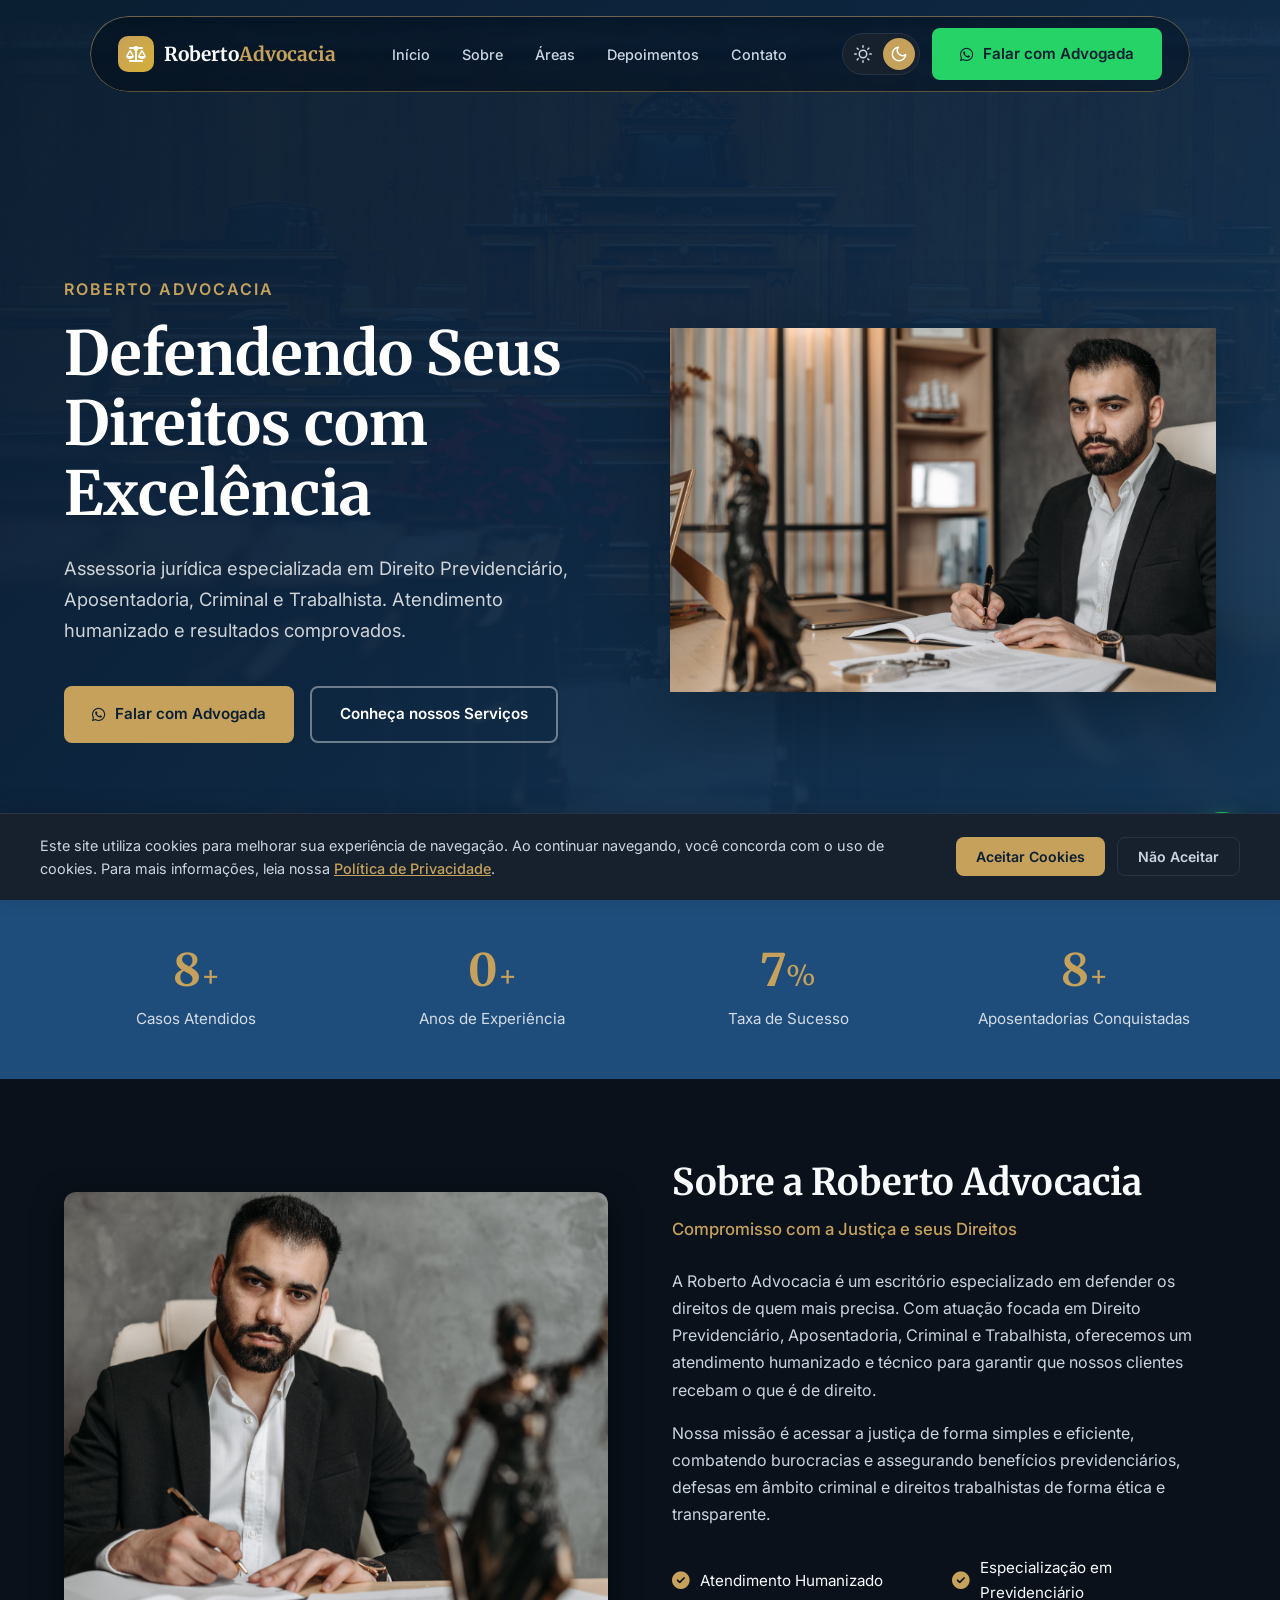
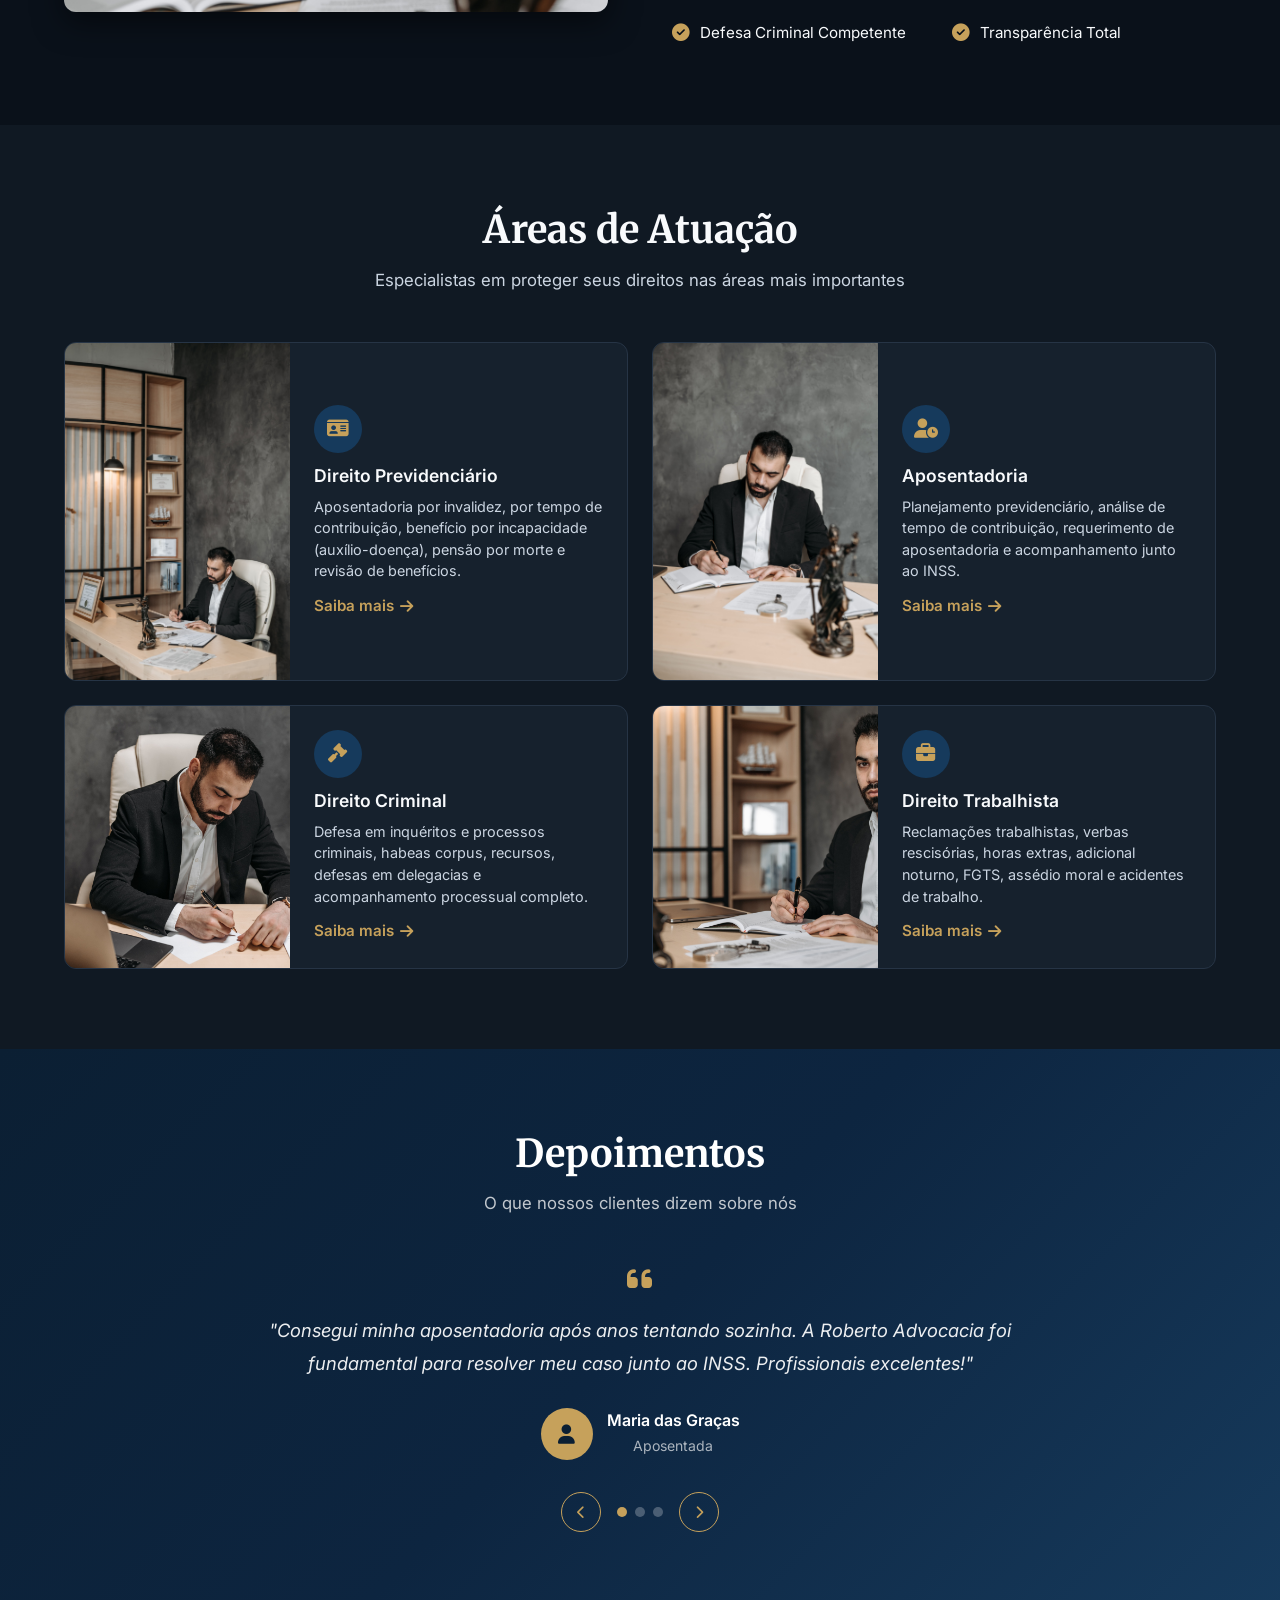
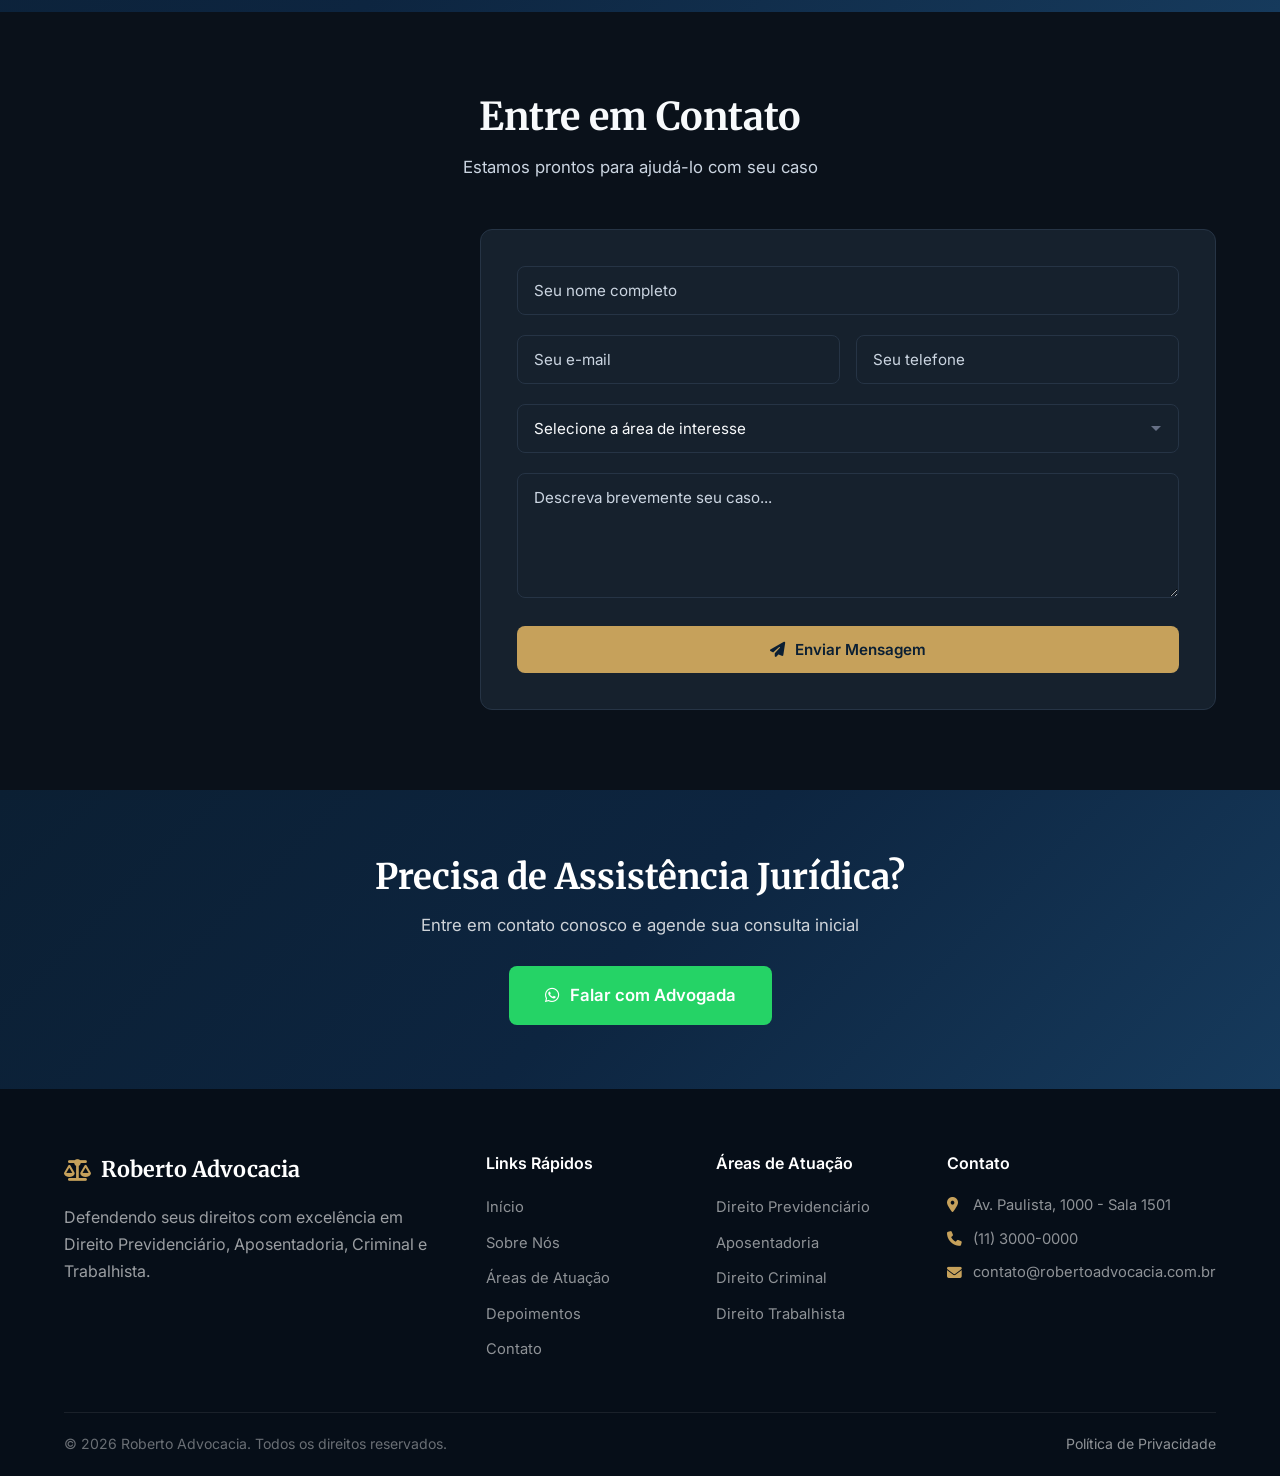
==== index.html @ ecff1abe "Add files via upload" ====
<!DOCTYPE html>
<html lang="pt-BR" data-theme="dark">
<head>
    <meta charset="UTF-8">
    <meta name="viewport" content="width=device-width, initial-scale=1.0">
    <title>Roberto Advocacia | Direito Previdenciário, Criminal e Trabalhista</title>
    <link rel="stylesheet" href="style.css">
    <link href="https://fonts.googleapis.com/css2?family=Inter:wght@300;400;500;600;700&family=Merriweather:wght@400;700&display=swap" rel="stylesheet">
    <link rel="stylesheet" href="https://cdnjs.cloudflare.com/ajax/libs/font-awesome/6.4.0/css/all.min.css">
</head>
<body>

    <!-- COOKIE BANNER -->
    <div class="cookie-banner" id="cookieBanner">
        <div class="cookie-content">
            <div class="cookie-text">
                <p>Este site utiliza cookies para melhorar sua experiência de navegação. Ao continuar navegando, você concorda com o uso de cookies. Para mais informações, leia nossa <a href="privacidade.html">Política de Privacidade</a>.</p>
            </div>
            <div class="cookie-buttons">
                <button class="btn-cookie btn-cookie-accept" id="cookieAccept">Aceitar Cookies</button>
                <button class="btn-cookie btn-cookie-reject" id="cookieReject">Não Aceitar</button>
            </div>
        </div>
    </div>

    <!-- SVG Filter for Glass Effect -->
    <svg style="display: none;">
        <filter id="glass-distortion">
            <feTurbulence type="fractalNoise" baseFrequency="0.015" numOctaves="3" result="noise" />
            <feDisplacementMap in="SourceGraphic" in2="noise" scale="6" xChannelSelector="R" yChannelSelector="G" />
        </filter>
    </svg>

    <!-- HEADER -->
    <header class="header glass-nav" id="header">
        <div class="glass-filter"></div>
        <div class="glass-overlay"></div>
        <div class="glass-specular"></div>
        <div class="container header-inner glass-content">
            <a href="#inicio" class="logo">
                <span class="logo-icon"><i class="fas fa-balance-scale"></i></span>
                <span class="logo-text">Roberto<span class="logo-accent">Advocacia</span></span>
            </a>
            <nav class="nav" id="nav">
                <a href="#inicio" class="nav-link">Início</a>
                <a href="#sobre" class="nav-link">Sobre</a>
                <a href="#areas" class="nav-link">Áreas</a>
                <a href="#depoimentos" class="nav-link">Depoimentos</a>
                <a href="#contato" class="nav-link">Contato</a>
            </nav>
            <div class="header-actions">
                <div class="theme-switcher" id="themeSwitcher">
                    <button class="theme-btn" data-theme="light" aria-label="Modo claro">
                        <svg width="18" height="18" viewBox="0 0 24 24" fill="none" stroke="currentColor" stroke-width="2" stroke-linecap="round" stroke-linejoin="round"><circle cx="12" cy="12" r="5"></circle><line x1="12" y1="1" x2="12" y2="3"></line><line x1="12" y1="21" x2="12" y2="23"></line><line x1="4.22" y1="4.22" x2="5.64" y2="5.64"></line><line x1="18.36" y1="18.36" x2="19.78" y2="19.78"></line><line x1="1" y1="12" x2="3" y2="12"></line><line x1="21" y1="12" x2="23" y2="12"></line><line x1="4.22" y1="19.78" x2="5.64" y2="18.36"></line><line x1="18.36" y1="5.64" x2="19.78" y2="4.22"></line></svg>
                    </button>
                    <button class="theme-btn" data-theme="dark" aria-label="Modo escuro">
                        <svg width="18" height="18" viewBox="0 0 24 24" fill="none" stroke="currentColor" stroke-width="2" stroke-linecap="round" stroke-linejoin="round"><path d="M21 12.79A9 9 0 1 1 11.21 3 7 7 0 0 0 21 12.79z"></path></svg>
                    </button>
                </div>
                <a href="https://wa.me/5511990000000" class="btn btn-primary header-cta" target="_blank">
                    <i class="fab fa-whatsapp"></i> Falar com Advogada
                </a>
            </div>
            <div class="mobile-header-actions">
                <div class="theme-switcher mobile-theme-switcher" id="mobileThemeSwitcher">
                    <button class="theme-btn" data-theme="light" aria-label="Modo claro">
                        <svg width="16" height="16" viewBox="0 0 24 24" fill="none" stroke="currentColor" stroke-width="2" stroke-linecap="round" stroke-linejoin="round"><circle cx="12" cy="12" r="5"></circle><line x1="12" y1="1" x2="12" y2="3"></line><line x1="12" y1="21" x2="12" y2="23"></line><line x1="4.22" y1="4.22" x2="5.64" y2="5.64"></line><line x1="18.36" y1="18.36" x2="19.78" y2="19.78"></line><line x1="1" y1="12" x2="3" y2="12"></line><line x1="21" y1="12" x2="23" y2="12"></line><line x1="4.22" y1="19.78" x2="5.64" y2="18.36"></line><line x1="18.36" y1="5.64" x2="19.78" y2="4.22"></line></svg>
                    </button>
                    <button class="theme-btn" data-theme="dark" aria-label="Modo escuro">
                        <svg width="16" height="16" viewBox="0 0 24 24" fill="none" stroke="currentColor" stroke-width="2" stroke-linecap="round" stroke-linejoin="round"><path d="M21 12.79A9 9 0 1 1 11.21 3 7 7 0 0 0 21 12.79z"></path></svg>
                    </button>
                </div>
                <button class="menu-toggle" id="menuToggle" aria-label="Abrir menu">
                    <span></span>
                    <span></span>
                    <span></span>
                </button>
            </div>
        </div>
    </header>

    <!-- MOBILE NAV -->
    <div class="mobile-nav" id="mobileNav">
        <nav class="mobile-nav-links">
            <a href="#inicio" class="mobile-nav-link">Início</a>
            <a href="#sobre" class="mobile-nav-link">Sobre</a>
            <a href="#areas" class="mobile-nav-link">Áreas</a>
            <a href="#depoimentos" class="mobile-nav-link">Depoimentos</a>
            <a href="#contato" class="mobile-nav-link">Contato</a>
            <a href="privacidade.html" class="mobile-nav-link">Privacidade</a>
            <a href="lei-oab.html" class="mobile-nav-link">Lei OAB</a>
            <a href="https://wa.me/5511990000000" class="btn btn-primary mobile-whatsapp-link" target="_blank">
                <i class="fab fa-whatsapp"></i> Falar com Advogada
            </a>
        </nav>
    </div>

    <!-- HERO -->
    <section class="hero" id="inicio">
        <div class="hero-bg">
            <img src="advocacia1 (1).png" alt="Escritório Roberto Advocacia" class="hero-bg-img">
            <div class="hero-bg-overlay"></div>
        </div>
        <div class="hero-container">
            <div class="hero-content">
                <p class="hero-subtitle">Roberto Advocacia</p>
                <h1 class="hero-title">Defendendo Seus Direitos com Excelência</h1>
                <p class="hero-text">Assessoria jurídica especializada em Direito Previdenciário, Aposentadoria, Criminal e Trabalhista. Atendimento humanizado e resultados comprovados.</p>
                <div class="hero-buttons">
                    <a href="https://wa.me/5511990000000" class="btn btn-primary" target="_blank">
                        <i class="fab fa-whatsapp"></i> Falar com Advogada
                    </a>
                    <a href="#areas" class="btn btn-outline">Conheça nossos Serviços</a>
                </div>
            </div>
            <div class="hero-image">
                <img src="advocacia1 (7).png" alt="Advogado Roberto Advocacia" class="hero-img">
            </div>
        </div>
    </section>

    <!-- STATS -->
    <section class="stats">
        <div class="container">
            <div class="stats-grid">
                <div class="stat-item">
                    <span class="stat-number" data-target="100">0</span><span class="stat-plus">+</span>
                    <span class="stat-label">Casos Atendidos</span>
                </div>
                <div class="stat-item">
                    <span class="stat-number" data-target="10">0</span><span class="stat-plus">+</span>
                    <span class="stat-label">Anos de Experiência</span>
                </div>
                <div class="stat-item">
                    <span class="stat-number" data-target="90">0</span><span class="stat-plus">%</span>
                    <span class="stat-label">Taxa de Sucesso</span>
                </div>
                <div class="stat-item">
                    <span class="stat-number" data-target="100">0</span><span class="stat-plus">+</span>
                    <span class="stat-label">Aposentadorias Conquistadas</span>
                </div>
            </div>
        </div>
    </section>

    <!-- SOBRE -->
    <section class="about" id="sobre">
        <div class="container">
            <div class="about-grid">
                <div class="about-image">
                    <img src="advocacia1 (1).jpg" alt="Sobre Roberto Advocacia" class="about-img">
                </div>
                <div class="about-content">
                    <h2>Sobre a Roberto Advocacia</h2>
                    <p class="section-subtitle">Compromisso com a Justiça e seus Direitos</p>
                    <p>A Roberto Advocacia é um escritório especializado em defender os direitos de quem mais precisa. Com atuação focada em Direito Previdenciário, Aposentadoria, Criminal e Trabalhista, oferecemos um atendimento humanizado e técnico para garantir que nossos clientes recebam o que é de direito.</p>
                    <p>Nossa missão é acessar a justiça de forma simples e eficiente, combatendo burocracias e assegurando benefícios previdenciários, defesas em âmbito criminal e direitos trabalhistas de forma ética e transparente.</p>
                    <div class="about-features">
                        <div class="feature">
                            <i class="fas fa-check-circle"></i>
                            <span>Atendimento Humanizado</span>
                        </div>
                        <div class="feature">
                            <i class="fas fa-check-circle"></i>
                            <span>Especialização em Previdenciário</span>
                        </div>
                        <div class="feature">
                            <i class="fas fa-check-circle"></i>
                            <span>Defesa Criminal Competente</span>
                        </div>
                        <div class="feature">
                            <i class="fas fa-check-circle"></i>
                            <span>Transparência Total</span>
                        </div>
                    </div>
                </div>
            </div>
        </div>
    </section>

    <!-- ÁREAS DE ATUAÇÃO -->
    <section class="areas" id="areas">
        <div class="container">
            <div class="section-header">
                <h2>Áreas de Atuação</h2>
                <p class="section-subtitle">Especialistas em proteger seus direitos nas áreas mais importantes</p>
            </div>
            <div class="areas-grid">
                <div class="area-card">
                    <div class="area-img-wrapper">
                        <img src="advocacia1 (4).png" alt="Direito Previdenciário" class="area-img">
                    </div>
                    <div class="area-content">
                        <div class="area-icon"><i class="fas fa-id-card"></i></div>
                        <h3>Direito Previdenciário</h3>
                        <p>Aposentadoria por invalidez, por tempo de contribuição, benefício por incapacidade (auxílio-doença), pensão por morte e revisão de benefícios.</p>
                        <a href="#contato" class="area-link">Saiba mais <i class="fas fa-arrow-right"></i></a>
                    </div>
                </div>
                <div class="area-card">
                    <div class="area-img-wrapper">
                        <img src="advocacia1 (5).png" alt="Aposentadoria" class="area-img">
                    </div>
                    <div class="area-content">
                        <div class="area-icon"><i class="fas fa-user-clock"></i></div>
                        <h3>Aposentadoria</h3>
                        <p>Planejamento previdenciário, análise de tempo de contribuição, requerimento de aposentadoria e acompanhamento junto ao INSS.</p>
                        <a href="#contato" class="area-link">Saiba mais <i class="fas fa-arrow-right"></i></a>
                    </div>
                </div>
                <div class="area-card">
                    <div class="area-img-wrapper">
                        <img src="advocacia1 (13).png" alt="Direito Criminal" class="area-img">
                    </div>
                    <div class="area-content">
                        <div class="area-icon"><i class="fas fa-gavel"></i></div>
                        <h3>Direito Criminal</h3>
                        <p>Defesa em inquéritos e processos criminais, habeas corpus, recursos, defesas em delegacias e acompanhamento processual completo.</p>
                        <a href="#contato" class="area-link">Saiba mais <i class="fas fa-arrow-right"></i></a>
                    </div>
                </div>
                <div class="area-card">
                    <div class="area-img-wrapper">
                        <img src="advocacia1 (7).png" alt="Direito Trabalhista" class="area-img">
                    </div>
                    <div class="area-content">
                        <div class="area-icon"><i class="fas fa-briefcase"></i></div>
                        <h3>Direito Trabalhista</h3>
                        <p>Reclamações trabalhistas, verbas rescisórias, horas extras, adicional noturno, FGTS, assédio moral e acidentes de trabalho.</p>
                        <a href="#contato" class="area-link">Saiba mais <i class="fas fa-arrow-right"></i></a>
                    </div>
                </div>
            </div>
        </div>
    </section>

    <!-- DEPOIMENTOS -->
    <section class="testimonials" id="depoimentos">
        <div class="container">
            <div class="section-header section-header--light">
                <h2>Depoimentos</h2>
                <p class="section-subtitle">O que nossos clientes dizem sobre nós</p>
            </div>
            <div class="testimonials-slider">
                <div class="testimonial-card active">
                    <div class="testimonial-content">
                        <i class="fas fa-quote-left quote-icon"></i>
                        <p>"Consegui minha aposentadoria após anos tentando sozinha. A Roberto Advocacia foi fundamental para resolver meu caso junto ao INSS. Profissionais excelentes!"</p>
                    </div>
                    <div class="testimonial-author">
                        <div class="author-avatar"><i class="fas fa-user"></i></div>
                        <div class="author-info">
                            <h4>Maria das Graças</h4>
                            <span>Aposentada</span>
                        </div>
                    </div>
                </div>
                <div class="testimonial-card">
                    <div class="testimonial-content">
                        <i class="fas fa-quote-left quote-icon"></i>
                        <p>"Fui muito bem atendida em meu processo criminal. A equipe foi atenciosa, competente e conseguiu um resultado favorável. Super recomendo!"</p>
                    </div>
                    <div class="testimonial-author">
                        <div class="author-avatar"><i class="fas fa-user"></i></div>
                        <div class="author-info">
                            <h4>Roberto Silva</h4>
                            <span>Empresário</span>
                        </div>
                    </div>
                </div>
                <div class="testimonial-card">
                    <div class="testimonial-content">
                        <i class="fas fa-quote-left quote-icon"></i>
                        <p>"Conquistei todas as verbas trabalhistas que me eram devidas. A Roberto Advocacia lutou pelo meu direito e venceu. Muito obrigada!"</p>
                    </div>
                    <div class="testimonial-author">
                        <div class="author-avatar"><i class="fas fa-user"></i></div>
                        <div class="author-info">
                            <h4>Ana Paula Costa</h4>
                            <span>Vendedora</span>
                        </div>
                    </div>
                </div>
            </div>
            <div class="slider-controls">
                <button class="slider-btn" id="prevBtn" aria-label="Depoimento anterior"><i class="fas fa-chevron-left"></i></button>
                <div class="slider-dots">
                    <span class="dot active"></span>
                    <span class="dot"></span>
                    <span class="dot"></span>
                </div>
                <button class="slider-btn" id="nextBtn" aria-label="Próximo depoimento"><i class="fas fa-chevron-right"></i></button>
            </div>
        </div>
    </section>

    <!-- CONTATO -->
    <section class="contact" id="contato">
        <div class="container">
            <div class="section-header">
                <h2>Entre em Contato</h2>
                <p class="section-subtitle">Estamos prontos para ajudá-lo com seu caso</p>
            </div>
            <div class="contact-grid">
                <div class="contact-info">
                    <div class="info-item">
                        <div class="info-icon"><i class="fas fa-map-marker-alt"></i></div>
                        <div class="info-content">
                            <h4>Endereço</h4>
                            <p>Av. Paulista, 1000 - Sala 1501<br>São Paulo - SP, 01310-100</p>
                        </div>
                    </div>
                    <div class="info-item">
                        <div class="info-icon"><i class="fas fa-phone"></i></div>
                        <div class="info-content">
                            <h4>Telefone</h4>
                            <p>(11) 3000-0000<br>(11) 99000-0000</p>
                        </div>
                    </div>
                    <div class="info-item">
                        <div class="info-icon"><i class="fas fa-envelope"></i></div>
                        <div class="info-content">
                            <h4>E-mail</h4>
                            <p>contato@robertoadvocacia.com.br<br>consultas@robertoadvocacia.com.br</p>
                        </div>
                    </div>
                    <div class="info-item">
                        <div class="info-icon"><i class="fas fa-clock"></i></div>
                        <div class="info-content">
                            <h4>Horário de Funcionamento</h4>
                            <p>Segunda a Sexta: 09h às 18h<br>Sábado: 09h às 13h</p>
                        </div>
                    </div>
                </div>
                <div class="contact-form">
                    <form id="contactForm">
                        <div class="form-group">
                            <input type="text" id="name" name="name" placeholder="Seu nome completo" required>
                        </div>
                        <div class="form-row">
                            <div class="form-group">
                                <input type="email" id="email" name="email" placeholder="Seu e-mail" required>
                            </div>
                            <div class="form-group">
                                <input type="tel" id="phone" name="phone" placeholder="Seu telefone" required>
                            </div>
                        </div>
                        <div class="form-group">
                            <select id="area" name="area" required>
                                <option value="">Selecione a área de interesse</option>
                                <option value="previdenciario">Direito Previdenciário</option>
                                <option value="aposentadoria">Aposentadoria</option>
                                <option value="criminal">Direito Criminal</option>
                                <option value="trabalhista">Direito Trabalhista</option>
                            </select>
                        </div>
                        <div class="form-group">
                            <textarea id="message" name="message" rows="5" placeholder="Descreva brevemente seu caso..." required></textarea>
                        </div>
                        <button type="submit" class="btn btn-primary btn-full">
                            <i class="fas fa-paper-plane"></i> Enviar Mensagem
                        </button>
                    </form>
                </div>
            </div>
        </div>
    </section>

    <!-- CTA -->
    <section class="cta">
        <div class="container">
            <h2>Precisa de Assistência Jurídica?</h2>
            <p>Entre em contato conosco e agende sua consulta inicial</p>
            <a href="https://wa.me/5511990000000" class="btn btn-whatsapp btn-lg" target="_blank">
                <i class="fab fa-whatsapp"></i> Falar com Advogada
            </a>
        </div>
    </section>

    <!-- FOOTER -->
    <footer class="footer">
        <div class="container">
            <div class="footer-grid">
                <div class="footer-col">
                    <a href="#inicio" class="footer-logo">
                        <i class="fas fa-balance-scale"></i>
                        Roberto Advocacia
                    </a>
                    <p>Defendendo seus direitos com excelência em Direito Previdenciário, Aposentadoria, Criminal e Trabalhista.</p>
                </div>
                <div class="footer-col">
                    <h4>Links Rápidos</h4>
                    <ul>
                        <li><a href="#inicio">Início</a></li>
                        <li><a href="#sobre">Sobre Nós</a></li>
                        <li><a href="#areas">Áreas de Atuação</a></li>
                        <li><a href="#depoimentos">Depoimentos</a></li>
                        <li><a href="#contato">Contato</a></li>
                    </ul>
                </div>
                <div class="footer-col">
                    <h4>Áreas de Atuação</h4>
                    <ul>
                        <li><a href="#areas">Direito Previdenciário</a></li>
                        <li><a href="#areas">Aposentadoria</a></li>
                        <li><a href="#areas">Direito Criminal</a></li>
                        <li><a href="#areas">Direito Trabalhista</a></li>
                    </ul>
                </div>
                <div class="footer-col">
                    <h4>Contato</h4>
                    <ul class="contact-list">
                        <li><i class="fas fa-map-marker-alt"></i> Av. Paulista, 1000 - Sala 1501</li>
                        <li><i class="fas fa-phone"></i> (11) 3000-0000</li>
                        <li><i class="fas fa-envelope"></i> contato@robertoadvocacia.com.br</li>
                    </ul>
                </div>
            </div>
            <div class="footer-bottom">
                <p>&copy; 2026 Roberto Advocacia. Todos os direitos reservados.</p>
                <p><a href="privacidade.html">Política de Privacidade</a></p>
            </div>
        </div>
    </footer>

    <!-- WHATSAPP FLUTUANTE -->
    <a href="https://wa.me/5511990000000" class="whatsapp-float" target="_blank" aria-label="Falar com advogada pelo WhatsApp">
        <i class="fab fa-whatsapp"></i>
        <span class="whatsapp-tooltip">Falar com Advogada</span>
    </a>

    <script src="script.js"></script>
</body>
</html>
---- style.css ----
/* =============================================
   ERICA ADVOCACIA — CSS PRINCIPAL
   Identidade Visual Profissional e Sofisticada
   ============================================= */

/* CSS VARIABLES — MODO CLARO (DEFAULT) */
:root {
    --primary: #0B1F33;
    --primary-secondary: #163A5C;
    --accent: #C6A15B;
    --background: #F7F5F0;
    --background-secondary: #FFFFFF;
    --card: #FFFFFF;
    --text: #1F2937;
    --text-secondary: #667085;
    --border: #E5E7EB;
    --header-bg: #0B1F33;
    --footer-bg: #0B1F33;
    --whatsapp: #25D366;
    --input-bg: #FFFFFF;
    --input-border: #E5E7EB;
    --shadow-sm: 0 1px 3px rgba(0,0,0,0.08);
    --shadow-md: 0 4px 12px rgba(0,0,0,0.1);
    --shadow-lg: 0 10px 30px rgba(0,0,0,0.12);
    --radius: 8px;
    --radius-lg: 12px;
    --transition: all 0.3s ease;
}

/* MODO ESCURO */
[data-theme="dark"] {
    --primary: #163A5C;
    --primary-secondary: #1E4D7B;
    --accent: #C6A15B;
    --background: #0A111A;
    --background-secondary: #101923;
    --card: #16212D;
    --text: #F8FAFC;
    --text-secondary: #CBD5E1;
    --border: #263445;
    --header-bg: #0A111A;
    --footer-bg: #0A111A;
    --whatsapp: #25D366;
    --input-bg: #16212D;
    --input-border: #263445;
    --shadow-sm: 0 1px 3px rgba(0,0,0,0.3);
    --shadow-md: 0 4px 12px rgba(0,0,0,0.4);
    --shadow-lg: 0 10px 30px rgba(0,0,0,0.5);
}

/* RESET */
*,
*::before,
*::after {
    margin: 0;
    padding: 0;
    box-sizing: border-box;
}

html {
    scroll-behavior: smooth;
    font-size: 16px;
}

body {
    font-family: 'Inter', -apple-system, BlinkMacSystemFont, sans-serif;
    line-height: 1.6;
    color: var(--text);
    background-color: var(--background);
    transition: background-color 0.3s ease, color 0.3s ease;
}

h1, h2, h3, h4 {
    font-family: 'Merriweather', Georgia, serif;
    font-weight: 700;
    line-height: 1.3;
}

a {
    text-decoration: none;
    color: inherit;
    transition: var(--transition);
}

img {
    max-width: 100%;
    display: block;
}

.container {
    max-width: 1200px;
    margin: 0 auto;
    padding: 0 24px;
}

/* =============================================
   GLASS NAVIGATION
   ============================================= */
.glass-nav {
    --bg-color: rgba(255, 255, 255, 0.25);
    --highlight: rgba(255, 255, 255, 0.75);
    position: fixed;
    top: 16px;
    left: 50%;
    transform: translateX(-50%);
    z-index: 1000;
    width: calc(100% - 48px);
    max-width: 1100px;
    padding: 0;
    background: transparent;
    border-radius: 50px;
    overflow: hidden;
    transition: all 0.4s cubic-bezier(0.25, 0.46, 0.45, 0.94);
}

.glass-filter,
.glass-overlay,
.glass-specular {
    position: absolute;
    inset: 0;
    border-radius: inherit;
}

.glass-filter {
    z-index: 1;
    backdrop-filter: blur(4px);
    filter: url(#glass-distortion) saturate(120%) brightness(1.15);
}

.glass-overlay {
    z-index: 2;
    background: var(--bg-color);
}

.glass-specular {
    z-index: 3;
    box-shadow: inset 1px 1px 1px var(--highlight);
}

.glass-content {
    position: relative;
    z-index: 4;
}

[data-theme="dark"] .glass-nav {
    --bg-color: rgba(0, 0, 0, 0.43);
    --highlight: rgba(255, 255, 255, 0.15);
}

[data-theme="light"] .glass-nav {
    --bg-color: rgba(255, 255, 255, 0.43);
    --highlight: rgba(255, 255, 255, 0.75);
}

/* =============================================
   HEADER INNER
   ============================================= */
.header-inner {
    background: transparent;
    border-radius: 50px;
    padding: 12px 28px;
    display: flex;
    align-items: center;
    justify-content: space-between;
    position: relative;
}

.header-inner::before {
    content: '';
    position: absolute;
    inset: 0;
    border-radius: 50px;
    padding: 0.8px;
    background: radial-gradient(circle, rgba(198, 161, 91, 0.43) 0%, rgba(198, 161, 91, 0.43) 100%);
    -webkit-mask: linear-gradient(#fff 0 0) content-box, linear-gradient(#fff 0 0);
    -webkit-mask-composite: xor;
    mask-composite: exclude;
    pointer-events: none;
}

.header.scrolled {
    box-shadow: none;
}

/* =============================================
   LOGO
   ============================================= */
.logo {
    display: flex;
    align-items: center;
    gap: 10px;
}

.logo-icon {
    width: 36px;
    height: 36px;
    display: flex;
    align-items: center;
    justify-content: center;
    background: linear-gradient(135deg, var(--accent), #D4AF37);
    border-radius: 10px;
    font-weight: 700;
    font-size: 1rem;
    color: white;
}

.logo-text {
    font-family: 'Merriweather', serif;
    font-size: 1.2rem;
    font-weight: 700;
    color: var(--text);
}

.logo-accent {
    color: var(--accent);
}

/* =============================================
   NAVIGATION
   ============================================= */
.nav {
    display: flex;
    gap: 32px;
}

.nav-link {
    font-size: 0.9rem;
    font-weight: 500;
    color: var(--text-secondary);
    transition: color 0.3s ease;
}

.nav-link:hover {
    color: var(--text);
}

.header-actions {
    display: flex;
    align-items: center;
    gap: 12px;
}

.header-cta {
    padding: 12px 24px;
    font-size: 0.9rem;
    background: var(--whatsapp) !important;
    color: #fff;
    position: relative;
    border: none;
    border-radius: 50px;
    font-weight: 600;
    display: inline-flex;
    align-items: center;
    gap: 8px;
}

.header-cta::before {
    display: none;
}

.header-cta:hover {
    transform: translateY(-2px);
    box-shadow: 0 8px 24px rgba(37, 211, 102, 0.4);
    background: #20bd5a !important;
}

/* =============================================
   THEME SWITCHER
   ============================================= */
.theme-switcher {
    display: flex;
    gap: 4px;
    padding: 4px;
    border-radius: 50px;
    background: var(--card);
    border: 1px solid var(--border);
}

.theme-btn {
    width: 32px;
    height: 32px;
    border-radius: 50%;
    border: none;
    background: transparent;
    color: var(--text-secondary);
    cursor: pointer;
    display: flex;
    align-items: center;
    justify-content: center;
    transition: var(--transition);
}

.theme-btn:hover {
    color: var(--accent);
}

.theme-btn.active {
    background: var(--accent);
    color: white;
}

/* =============================================
   MOBILE HEADER
   ============================================= */
.mobile-header-actions {
    display: none;
    align-items: center;
    gap: 12px;
}

.mobile-theme-switcher {
    display: none;
}

.menu-toggle {
    display: none;
    width: 40px;
    height: 40px;
    border-radius: var(--radius);
    border: none;
    background: var(--card);
    border: 1px solid var(--border);
    color: var(--text);
    cursor: pointer;
    flex-direction: column;
    align-items: center;
    justify-content: center;
    gap: 5px;
    padding: 10px;
}

.menu-toggle span {
    display: block;
    width: 18px;
    height: 2px;
    background: var(--text);
    border-radius: 2px;
    transition: var(--transition);
}

.menu-toggle.active span:nth-child(1) {
    transform: rotate(45deg) translate(5px, 5px);
}

.menu-toggle.active span:nth-child(2) {
    opacity: 0;
}

.menu-toggle.active span:nth-child(3) {
    transform: rotate(-45deg) translate(5px, -5px);
}

/* =============================================
   MOBILE NAV
   ============================================= */
.mobile-nav {
    position: fixed;
    top: 0;
    left: 0;
    right: 0;
    bottom: 0;
    background: var(--background);
    z-index: 999;
    display: flex;
    align-items: center;
    justify-content: center;
    opacity: 0;
    visibility: hidden;
    transition: var(--transition);
}

.mobile-nav.active {
    opacity: 1;
    visibility: visible;
}

.mobile-nav-links {
    display: flex;
    flex-direction: column;
    align-items: center;
    gap: 24px;
}

.mobile-nav-link {
    font-size: 1.5rem;
    font-weight: 600;
    color: var(--text);
    transition: color 0.3s ease;
}

.mobile-nav-link:hover {
    color: var(--accent);
}

.mobile-whatsapp-link {
    margin-top: 16px;
    padding: 16px 32px;
    font-size: 1rem;
}

/* =============================================
   HERO
   ============================================= */
.hero {
    background: linear-gradient(135deg, #0B1F33 0%, #0D2540 40%, #163A5C 100%);
    min-height: 100vh;
    display: flex;
    align-items: center;
    padding-top: 120px;
    position: relative;
    overflow: hidden;
}

.hero-bg {
    position: absolute;
    top: 0;
    left: 0;
    right: 0;
    bottom: 0;
    z-index: 0;
}

.hero-bg-img {
    width: 100%;
    height: 100%;
    object-fit: cover;
    opacity: 0.3;
}

.hero-bg-overlay {
    position: absolute;
    top: 0;
    left: 0;
    right: 0;
    bottom: 0;
    background: linear-gradient(135deg, rgba(11, 31, 51, 0.9) 0%, rgba(13, 37, 64, 0.85) 40%, rgba(22, 58, 92, 0.8) 100%);
}

.hero-container {
    max-width: 1200px;
    margin: 0 auto;
    padding: 0 24px;
    width: 100%;
    display: grid;
    grid-template-columns: 1fr 1fr;
    gap: 60px;
    align-items: center;
    position: relative;
    z-index: 1;
}

.hero-content {
    max-width: 600px;
}

.hero-image {
    display: flex;
    justify-content: center;
    align-items: center;
}

.hero-img {
    max-width: 100%;
    height: auto;
    max-height: 500px;
    object-fit: contain;
    filter: drop-shadow(0 20px 40px rgba(0, 0, 0, 0.3));
}

.hero-subtitle {
    color: var(--accent);
    font-size: 1rem;
    font-weight: 600;
    letter-spacing: 2px;
    text-transform: uppercase;
    margin-bottom: 16px;
}

.hero-title {
    font-size: clamp(2.2rem, 5vw, 3.8rem);
    color: #FFFFFF;
    margin-bottom: 24px;
    line-height: 1.15;
}

.hero-text {
    font-size: 1.15rem;
    color: rgba(255, 255, 255, 0.8);
    margin-bottom: 40px;
    max-width: 560px;
    line-height: 1.7;
}

.hero-buttons {
    display: flex;
    gap: 16px;
    flex-wrap: wrap;
}

/* =============================================
   BOTÕES
   ============================================= */
.btn {
    display: inline-flex;
    align-items: center;
    gap: 10px;
    padding: 14px 28px;
    border-radius: var(--radius);
    font-family: 'Inter', sans-serif;
    font-size: 0.95rem;
    font-weight: 600;
    cursor: pointer;
    border: none;
    transition: var(--transition);
    text-align: center;
    justify-content: center;
}

.btn-primary {
    background: var(--accent);
    color: #0B1F33;
}

.btn-primary:hover {
    background: #D4AF37;
    transform: translateY(-2px);
    box-shadow: 0 4px 15px rgba(198, 161, 91, 0.3);
}

.btn-outline {
    background: transparent;
    border: 2px solid rgba(255, 255, 255, 0.4);
    color: #FFFFFF;
}

.btn-outline:hover {
    background: rgba(255, 255, 255, 0.1);
    border-color: #FFFFFF;
}

.btn-whatsapp {
    background: var(--whatsapp);
    color: #FFFFFF;
}

.btn-whatsapp:hover {
    background: #20ba5a;
    transform: translateY(-2px);
    box-shadow: 0 4px 15px rgba(37, 211, 102, 0.3);
}

.btn-full {
    width: 100%;
}

.btn-lg {
    padding: 16px 36px;
    font-size: 1.05rem;
}

/* =============================================
   STATS
   ============================================= */
.stats {
    background: var(--primary-secondary);
    padding: 48px 0;
}

.stats-grid {
    display: grid;
    grid-template-columns: repeat(4, 1fr);
    gap: 32px;
    text-align: center;
}

.stat-item {
    color: #FFFFFF;
}

.stat-number {
    font-family: 'Merriweather', serif;
    font-size: 2.8rem;
    font-weight: 700;
    color: var(--accent);
    line-height: 1;
}

.stat-plus {
    font-family: 'Merriweather', serif;
    font-size: 1.8rem;
    color: var(--accent);
}

.stat-label {
    display: block;
    margin-top: 8px;
    font-size: 0.95rem;
    color: rgba(255, 255, 255, 0.8);
}

/* =============================================
   SEÇÕES — HEADER E SUBTÍTULO
   ============================================= */
.section-header {
    text-align: center;
    margin-bottom: 48px;
}

.section-header h2 {
    font-size: clamp(1.8rem, 3vw, 2.5rem);
    color: var(--text);
    margin-bottom: 12px;
}

.section-subtitle {
    color: var(--text-secondary);
    font-size: 1.05rem;
    max-width: 600px;
    margin: 0 auto;
}

.section-header--light h2 {
    color: #FFFFFF;
}

.section-header--light .section-subtitle {
    color: rgba(255, 255, 255, 0.75);
}

/* =============================================
   SOBRE
   ============================================= */
.about {
    padding: 80px 0;
    background: var(--background);
}

.about-grid {
    display: grid;
    grid-template-columns: 1fr 1fr;
    gap: 64px;
    align-items: center;
}

.about-image {
    position: relative;
}

.about-img {
    width: 100%;
    height: 420px;
    object-fit: cover;
    border-radius: var(--radius-lg);
    box-shadow: var(--shadow-lg);
}

.about-content h2 {
    font-size: clamp(1.8rem, 3vw, 2.3rem);
    color: var(--text);
    margin-bottom: 8px;
}

.about-content .section-subtitle {
    color: var(--accent);
    font-weight: 500;
    margin-bottom: 24px;
}

.about-content p {
    color: var(--text-secondary);
    margin-bottom: 16px;
    line-height: 1.7;
}

.about-features {
    display: grid;
    grid-template-columns: 1fr 1fr;
    gap: 16px;
    margin-top: 28px;
}

.feature {
    display: flex;
    align-items: center;
    gap: 10px;
    font-size: 0.95rem;
    color: var(--text);
}

.feature i {
    color: var(--accent);
    font-size: 1.1rem;
}

/* =============================================
   ÁREAS DE ATUAÇÃO
   ============================================= */
.areas {
    padding: 80px 0;
    background: var(--background-secondary);
}

.areas-grid {
    display: grid;
    grid-template-columns: repeat(2, 1fr);
    gap: 24px;
}

.area-card {
    background: var(--card);
    border-radius: var(--radius-lg);
    border: 1px solid var(--border);
    transition: var(--transition);
    overflow: hidden;
    display: flex;
    flex-direction: row;
    min-height: 180px;
}

.area-card:hover {
    transform: translateY(-4px);
    box-shadow: var(--shadow-lg);
    border-color: var(--accent);
}

.area-img-wrapper {
    width: 40%;
    min-width: 140px;
    overflow: hidden;
    flex-shrink: 0;
}

.area-img {
    width: 100%;
    height: 100%;
    object-fit: cover;
    transition: transform 0.4s ease;
}

.area-card:hover .area-img {
    transform: scale(1.05);
}

.area-content {
    padding: 24px;
    flex: 1;
    display: flex;
    flex-direction: column;
    justify-content: center;
}

.area-icon {
    width: 48px;
    height: 48px;
    background: var(--primary);
    border-radius: 50%;
    display: flex;
    align-items: center;
    justify-content: center;
    margin-bottom: 12px;
}

.area-icon i {
    font-size: 1.2rem;
    color: var(--accent);
}

.area-card h3 {
    font-family: 'Inter', sans-serif;
    font-size: 1.1rem;
    font-weight: 600;
    color: var(--text);
    margin-bottom: 8px;
}

.area-card p {
    color: var(--text-secondary);
    margin-bottom: 12px;
    line-height: 1.5;
    font-size: 0.9rem;
}

.area-link {
    color: var(--accent);
    font-weight: 600;
    font-size: 0.95rem;
    display: inline-flex;
    align-items: center;
    gap: 6px;
}

.area-link:hover {
    gap: 12px;
}

/* =============================================
   DEPOIMENTOS
   ============================================= */
.testimonials {
    padding: 80px 0;
    background: linear-gradient(135deg, #0B1F33 0%, #0D2540 50%, #163A5C 100%);
    color: #FFFFFF;
}

.testimonials-slider {
    position: relative;
    max-width: 760px;
    margin: 0 auto;
}

.testimonial-card {
    display: none;
    text-align: center;
}

.testimonial-card.active {
    display: block;
    animation: fadeIn 0.5s ease;
}

@keyframes fadeIn {
    from { opacity: 0; transform: translateY(10px); }
    to { opacity: 1; transform: translateY(0); }
}

.quote-icon {
    font-size: 1.8rem;
    color: var(--accent);
    margin-bottom: 20px;
}

.testimonial-content p {
    font-size: 1.15rem;
    line-height: 1.8;
    margin-bottom: 28px;
    font-style: italic;
    color: rgba(255, 255, 255, 0.92);
}

.testimonial-author {
    display: flex;
    align-items: center;
    justify-content: center;
    gap: 14px;
}

.author-avatar {
    width: 52px;
    height: 52px;
    background: var(--accent);
    border-radius: 50%;
    display: flex;
    align-items: center;
    justify-content: center;
}

.author-avatar i {
    color: #0B1F33;
    font-size: 1.2rem;
}

.author-info h4 {
    font-family: 'Inter', sans-serif;
    font-size: 1rem;
    font-weight: 600;
    margin-bottom: 2px;
}

.author-info span {
    font-size: 0.88rem;
    color: rgba(255, 255, 255, 0.65);
}

.slider-controls {
    display: flex;
    align-items: center;
    justify-content: center;
    gap: 16px;
    margin-top: 32px;
}

.slider-btn {
    width: 40px;
    height: 40px;
    background: transparent;
    border: 1.5px solid var(--accent);
    color: var(--accent);
    border-radius: 50%;
    cursor: pointer;
    transition: var(--transition);
    display: flex;
    align-items: center;
    justify-content: center;
}

.slider-btn:hover {
    background: var(--accent);
    color: #0B1F33;
}

.slider-dots {
    display: flex;
    gap: 8px;
}

.dot {
    width: 10px;
    height: 10px;
    background: rgba(255, 255, 255, 0.25);
    border-radius: 50%;
    cursor: pointer;
    transition: var(--transition);
}

.dot.active {
    background: var(--accent);
}

/* =============================================
   CONTATO
   ============================================= */
.contact {
    padding: 80px 0;
    background: var(--background);
}

.contact-grid {
    display: grid;
    grid-template-columns: 1fr 2fr;
    gap: 48px;
}

.info-item {
    display: flex;
    gap: 16px;
    margin-bottom: 24px;
}

.info-icon {
    width: 48px;
    height: 48px;
    background: var(--background-secondary);
    border: 1px solid var(--border);
    border-radius: 50%;
    display: flex;
    align-items: center;
    justify-content: center;
    flex-shrink: 0;
}

.info-icon i {
    color: var(--primary);
    font-size: 1rem;
}

.info-content h4 {
    font-family: 'Inter', sans-serif;
    font-size: 0.95rem;
    font-weight: 600;
    color: var(--text);
    margin-bottom: 4px;
}

.info-content p {
    color: var(--text-secondary);
    font-size: 0.92rem;
    line-height: 1.6;
}

.contact-form {
    background: var(--card);
    padding: 36px;
    border-radius: var(--radius-lg);
    border: 1px solid var(--border);
}

.form-group {
    margin-bottom: 20px;
}

.form-row {
    display: grid;
    grid-template-columns: 1fr 1fr;
    gap: 16px;
}

input,
select,
textarea {
    width: 100%;
    padding: 14px 16px;
    border: 1px solid var(--input-border);
    border-radius: var(--radius);
    background: var(--input-bg);
    color: var(--text);
    font-family: 'Inter', sans-serif;
    font-size: 0.95rem;
    transition: var(--transition);
}

input::placeholder,
textarea::placeholder {
    color: var(--text-secondary);
}

input:focus,
select:focus,
textarea:focus {
    outline: none;
    border-color: var(--accent);
    box-shadow: 0 0 0 3px rgba(198, 161, 91, 0.15);
}

select {
    appearance: none;
    background-image: url("data:image/svg+xml,%3Csvg xmlns='http://www.w3.org/2000/svg' width='12' height='12' viewBox='0 0 12 12'%3E%3Cpath fill='%23667085' d='M6 8L1 3h10z'/%3E%3C/svg%3E");
    background-repeat: no-repeat;
    background-position: right 16px center;
    padding-right: 40px;
}

/* =============================================
   CTA
   ============================================= */
.cta {
    background: linear-gradient(135deg, #0B1F33 0%, #0D2540 50%, #163A5C 100%);
    padding: 64px 0;
    text-align: center;
    color: #FFFFFF;
}

.cta h2 {
    font-size: clamp(1.6rem, 3vw, 2.2rem);
    margin-bottom: 12px;
}

.cta p {
    margin-bottom: 28px;
    font-size: 1.05rem;
    color: rgba(255, 255, 255, 0.8);
}

/* =============================================
   FOOTER
   ============================================= */
.footer {
    background: #060E18;
    color: #FFFFFF;
    padding: 64px 0 0;
}

.footer-grid {
    display: grid;
    grid-template-columns: 2fr 1fr 1fr 1fr;
    gap: 40px;
}

.footer-logo {
    font-family: 'Merriweather', serif;
    font-size: 1.35rem;
    font-weight: 700;
    color: #FFFFFF;
    display: inline-flex;
    align-items: center;
    gap: 10px;
    margin-bottom: 16px;
}

.footer-logo i {
    color: var(--accent);
}

.footer-col p {
    color: rgba(255, 255, 255, 0.6);
    line-height: 1.7;
}

.footer-col h4 {
    font-family: 'Inter', sans-serif;
    font-size: 1rem;
    font-weight: 600;
    margin-bottom: 20px;
    color: #FFFFFF;
}

.footer-col ul {
    list-style: none;
}

.footer-col ul li {
    margin-bottom: 10px;
}

.footer-col ul a {
    color: rgba(255, 255, 255, 0.55);
    font-size: 0.92rem;
    transition: var(--transition);
}

.footer-col ul a:hover {
    color: var(--accent);
}

.contact-list li {
    display: flex;
    align-items: center;
    gap: 10px;
    color: rgba(255, 255, 255, 0.55);
    font-size: 0.92rem;
}

.contact-list i {
    color: var(--accent);
    width: 16px;
}

.footer-bottom {
    border-top: 1px solid rgba(255, 255, 255, 0.08);
    margin-top: 40px;
    padding: 20px 0;
    display: flex;
    justify-content: space-between;
    align-items: center;
    font-size: 0.88rem;
    color: rgba(255, 255, 255, 0.4);
}

.footer-bottom a {
    color: rgba(255, 255, 255, 0.55);
    transition: var(--transition);
}

.footer-bottom a:hover {
    color: var(--accent);
}

/* =============================================
   WHATSAPP FLUTUANTE
   ============================================= */
.whatsapp-float {
    position: fixed;
    bottom: 28px;
    right: 28px;
    width: 60px;
    height: 60px;
    background: var(--whatsapp);
    color: #FFFFFF;
    border-radius: 50%;
    display: flex;
    align-items: center;
    justify-content: center;
    font-size: 1.8rem;
    box-shadow: 0 4px 20px rgba(37, 211, 102, 0.35);
    z-index: 900;
    transition: var(--transition);
}

.whatsapp-float:hover {
    transform: scale(1.08);
    box-shadow: 0 6px 28px rgba(37, 211, 102, 0.45);
}

.whatsapp-tooltip {
    position: absolute;
    right: 72px;
    background: #FFFFFF;
    color: #1F2937;
    padding: 8px 14px;
    border-radius: var(--radius);
    font-size: 0.82rem;
    font-weight: 500;
    white-space: nowrap;
    box-shadow: var(--shadow-md);
    opacity: 0;
    pointer-events: none;
    transform: translateX(8px);
    transition: var(--transition);
}

.whatsapp-tooltip::after {
    content: '';
    position: absolute;
    right: -6px;
    top: 50%;
    transform: translateY(-50%);
    border-left: 6px solid #FFFFFF;
    border-top: 6px solid transparent;
    border-bottom: 6px solid transparent;
}

.whatsapp-float:hover .whatsapp-tooltip {
    opacity: 1;
    transform: translateX(0);
}

/* =============================================
   COOKIE BANNER
   ============================================= */
.cookie-banner {
    position: fixed;
    bottom: 0;
    left: 0;
    right: 0;
    z-index: 2000;
    background: var(--card);
    border-top: 1px solid var(--border);
    box-shadow: 0 -4px 20px rgba(0, 0, 0, 0.15);
    padding: 20px 24px;
    transform: translateY(0);
    transition: transform 0.4s ease;
}

.cookie-banner.hidden {
    transform: translateY(100%);
    pointer-events: none;
}

.cookie-content {
    max-width: 1200px;
    margin: 0 auto;
    display: flex;
    align-items: center;
    justify-content: space-between;
    gap: 24px;
}

.cookie-text {
    flex: 1;
}

.cookie-text p {
    font-size: 0.9rem;
    color: var(--text-secondary);
    line-height: 1.6;
}

.cookie-text a {
    color: var(--accent);
    font-weight: 500;
    text-decoration: underline;
}

.cookie-buttons {
    display: flex;
    gap: 12px;
    flex-shrink: 0;
}

.btn-cookie {
    padding: 10px 20px;
    border-radius: var(--radius);
    font-family: 'Inter', sans-serif;
    font-size: 0.88rem;
    font-weight: 600;
    cursor: pointer;
    border: none;
    transition: var(--transition);
    white-space: nowrap;
}

.btn-cookie-accept {
    background: var(--accent);
    color: #0B1F33;
}

.btn-cookie-accept:hover {
    background: #D4AF37;
}

.btn-cookie-reject {
    background: transparent;
    border: 1.5px solid var(--border);
    color: var(--text-secondary);
}

.btn-cookie-reject:hover {
    border-color: var(--text-secondary);
    color: var(--text);
}

/* =============================================
   MODO ESCURO — OVERRIDES ESPECÍFICOS
   ============================================= */
[data-theme="dark"] .area-card {
    background: var(--card);
    border-color: var(--border);
}

[data-theme="dark"] .area-card:hover {
    border-color: var(--accent);
}

[data-theme="dark"] .contact-form {
    background: var(--card);
    border-color: var(--border);
}

[data-theme="dark"] .info-icon {
    background: var(--card);
    border-color: var(--border);
}

[data-theme="dark"] .cookie-banner {
    background: var(--card);
    border-color: var(--border);
}

[data-theme="dark"] .btn-cookie-reject {
    border-color: var(--border);
    color: var(--text-secondary);
}

[data-theme="dark"] .btn-cookie-reject:hover {
    border-color: var(--text-secondary);
    color: var(--text);
}

[data-theme="dark"] .whatsapp-tooltip {
    background: var(--card);
    color: var(--text);
    box-shadow: var(--shadow-md);
}

[data-theme="dark"] .whatsapp-tooltip::after {
    border-left-color: var(--card);
}

/* =============================================
   RESPONSIVIDADE
   ============================================= */

/* TABLET */
@media (max-width: 1024px) {
    .stats-grid {
        grid-template-columns: repeat(2, 1fr);
        gap: 24px;
    }

    .about-grid {
        gap: 40px;
    }

    .footer-grid {
        grid-template-columns: repeat(2, 1fr);
    }
}

/* MOBILE */
@media (max-width: 768px) {
    .glass-nav {
        width: calc(100% - 24px);
        top: 12px;
    }

    .header-inner {
        padding: 10px 16px;
    }

    .nav {
        display: none;
    }

    .header-actions {
        display: none;
    }

    .mobile-header-actions {
        display: flex;
    }

    .mobile-theme-switcher {
        display: flex;
    }

    .menu-toggle {
        display: flex;
    }

    .hero {
        padding-top: 100px;
    }

    .hero-container {
        grid-template-columns: 1fr;
        text-align: center;
    }

    .hero-content {
        order: 2;
    }

    .hero-image {
        order: 1;
    }

    .hero-img {
        max-height: 280px;
    }

    .hero-title {
        font-size: clamp(1.8rem, 6vw, 2.5rem);
    }

    .hero-text {
        font-size: 1rem;
    }

    .hero-buttons {
        flex-direction: column;
        align-items: center;
    }

    .hero-buttons .btn {
        width: 100%;
        max-width: 300px;
    }

    .about-grid {
        grid-template-columns: 1fr;
        gap: 32px;
    }

    .about-img {
        height: 280px;
    }

    .about-features {
        grid-template-columns: 1fr;
    }

    .areas-grid {
        grid-template-columns: 1fr;
    }

    .area-card {
        flex-direction: column;
    }

    .area-img-wrapper {
        width: 100%;
        min-width: unset;
        height: 160px;
    }

    .contact-grid {
        grid-template-columns: 1fr;
        gap: 32px;
    }

    .form-row {
        grid-template-columns: 1fr;
    }

    .footer-grid {
        grid-template-columns: 1fr;
        gap: 32px;
    }

    .footer-bottom {
        flex-direction: column;
        text-align: center;
        gap: 8px;
    }

    .cookie-content {
        flex-direction: column;
        text-align: center;
    }

    .cookie-buttons {
        width: 100%;
        justify-content: center;
    }

    .whatsapp-float {
        bottom: 20px;
        right: 20px;
        width: 56px;
        height: 56px;
        font-size: 1.6rem;
    }

    .whatsapp-tooltip {
        display: none;
    }

    .stats-grid {
        grid-template-columns: 1fr 1fr;
    }

    .stat-number {
        font-size: 2.2rem;
    }
}

/* MOBILE PEQUENO */
@media (max-width: 480px) {
    .hero-title {
        font-size: 1.7rem;
    }

    .hero-subtitle {
        font-size: 0.88rem;
    }

    .section-header h2 {
        font-size: 1.6rem;
    }

    .stats-grid {
        grid-template-columns: 1fr 1fr;
        gap: 20px;
    }

    .stat-number {
        font-size: 1.8rem;
    }

    .stat-label {
        font-size: 0.82rem;
    }

    .area-card {
        padding: 24px;
    }

    .contact-form {
        padding: 24px;
    }

    .btn-cookie {
        padding: 10px 16px;
        font-size: 0.82rem;
    }
}

/* FOCUS VISÍVEL — ACESSIBILIDADE */
a:focus-visible,
button:focus-visible,
input:focus-visible,
select:focus-visible,
textarea:focus-visible {
    outline: 2px solid var(--accent);
    outline-offset: 2px;
}

/* SELETOR DE TEMA — PLACEHOLDER */
select option {
    background: var(--input-bg);
    color: var(--text);
}
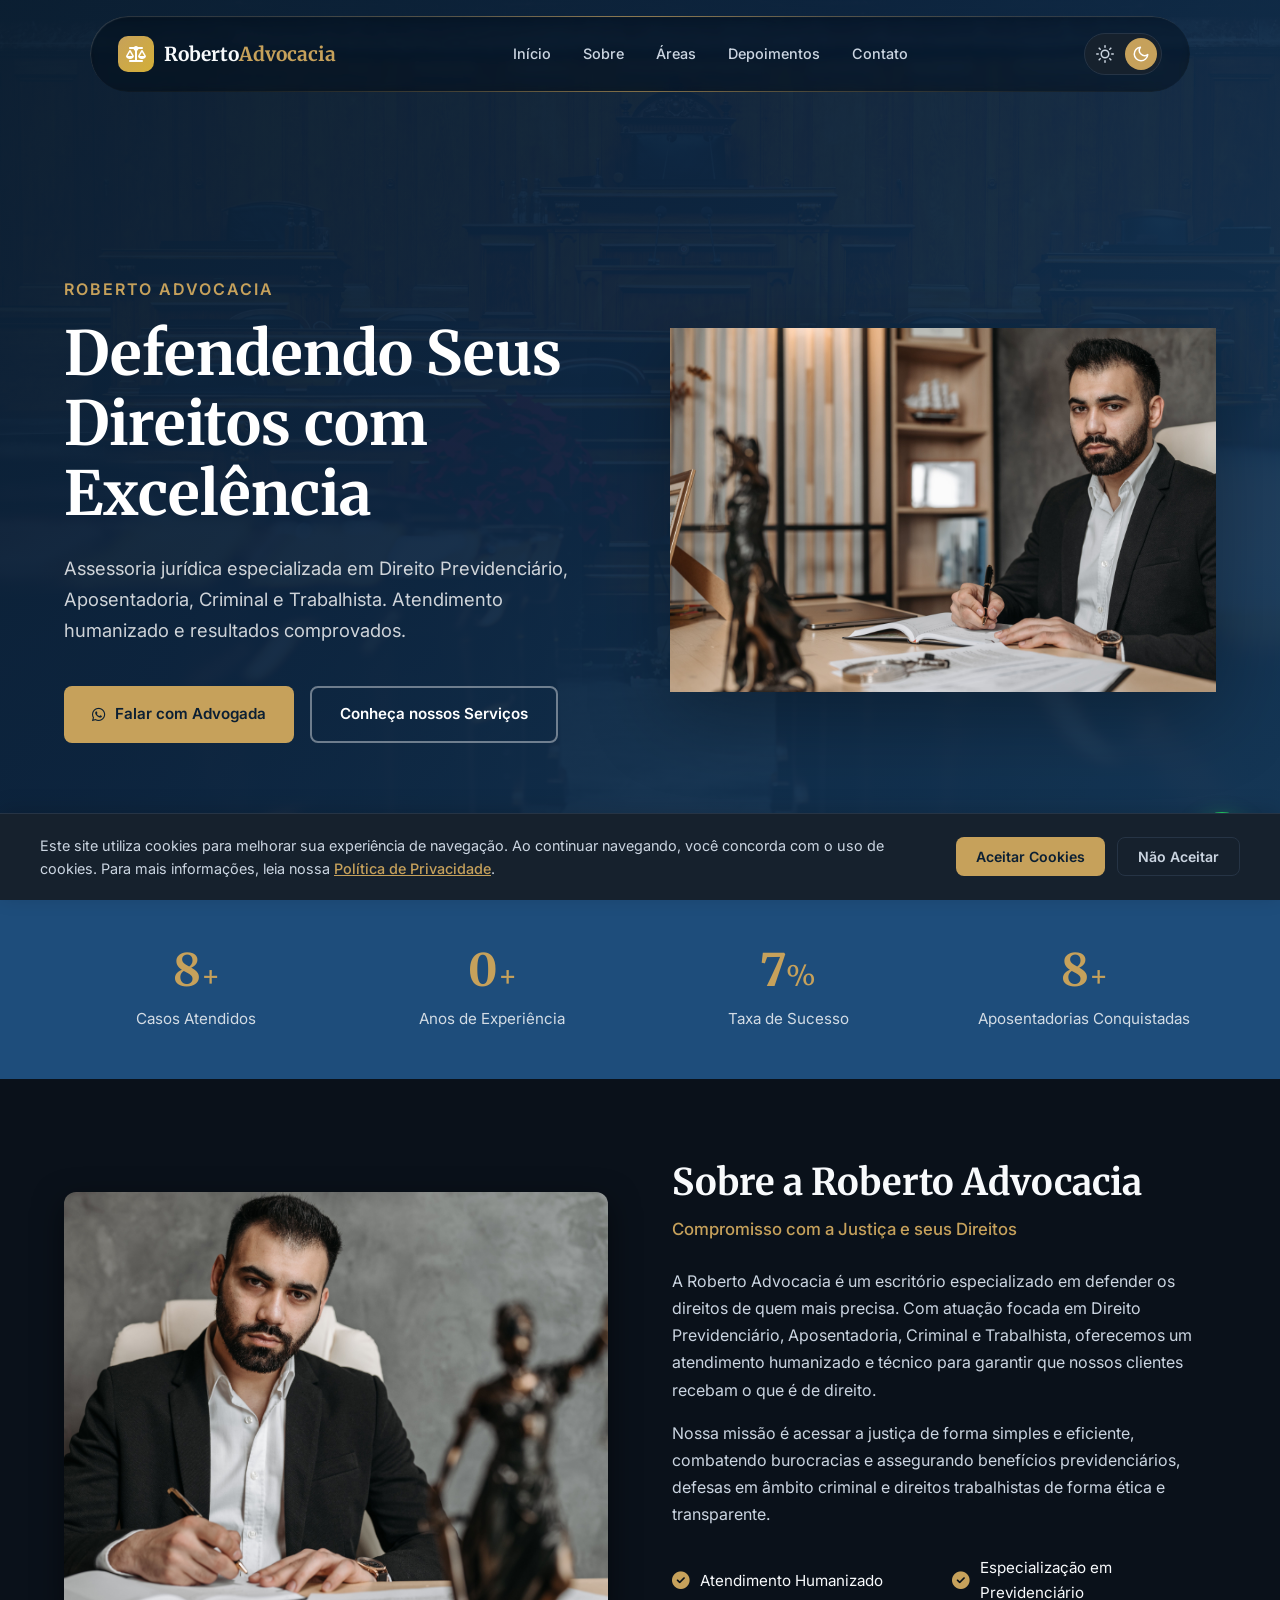
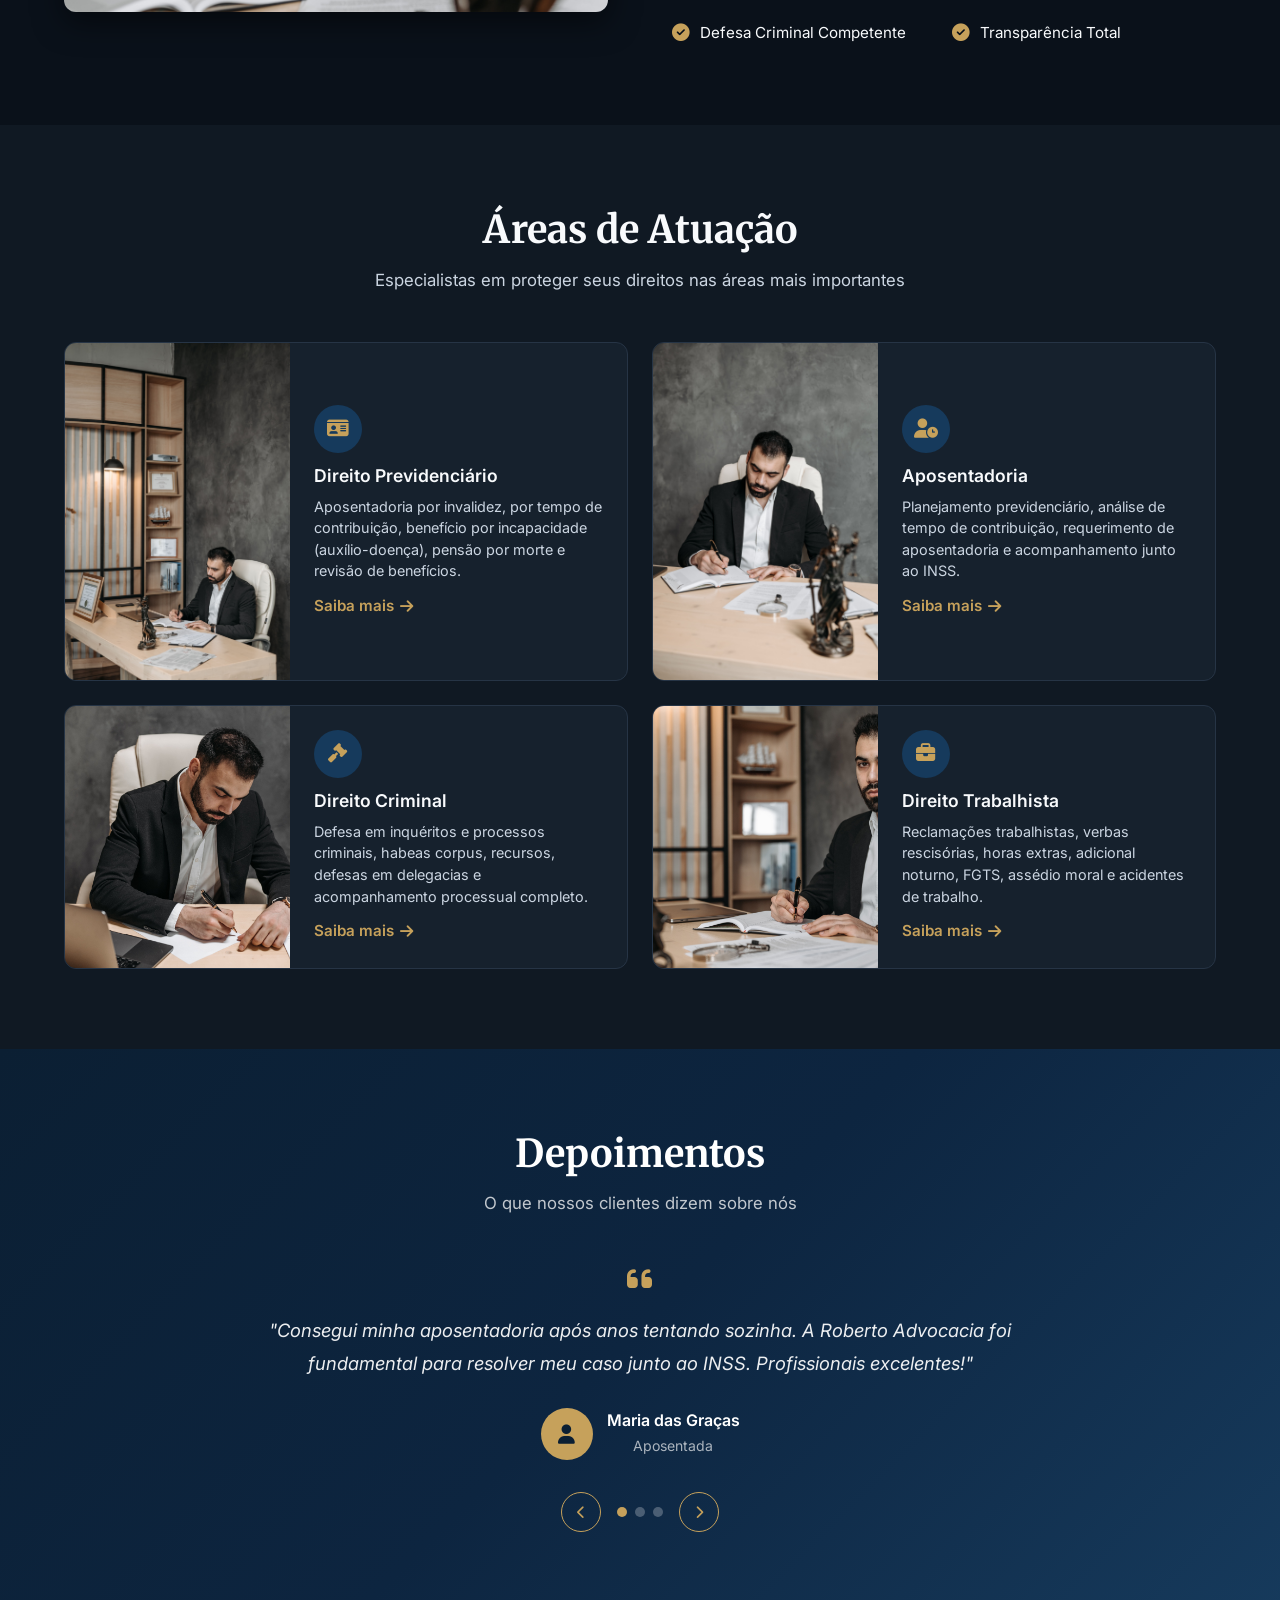
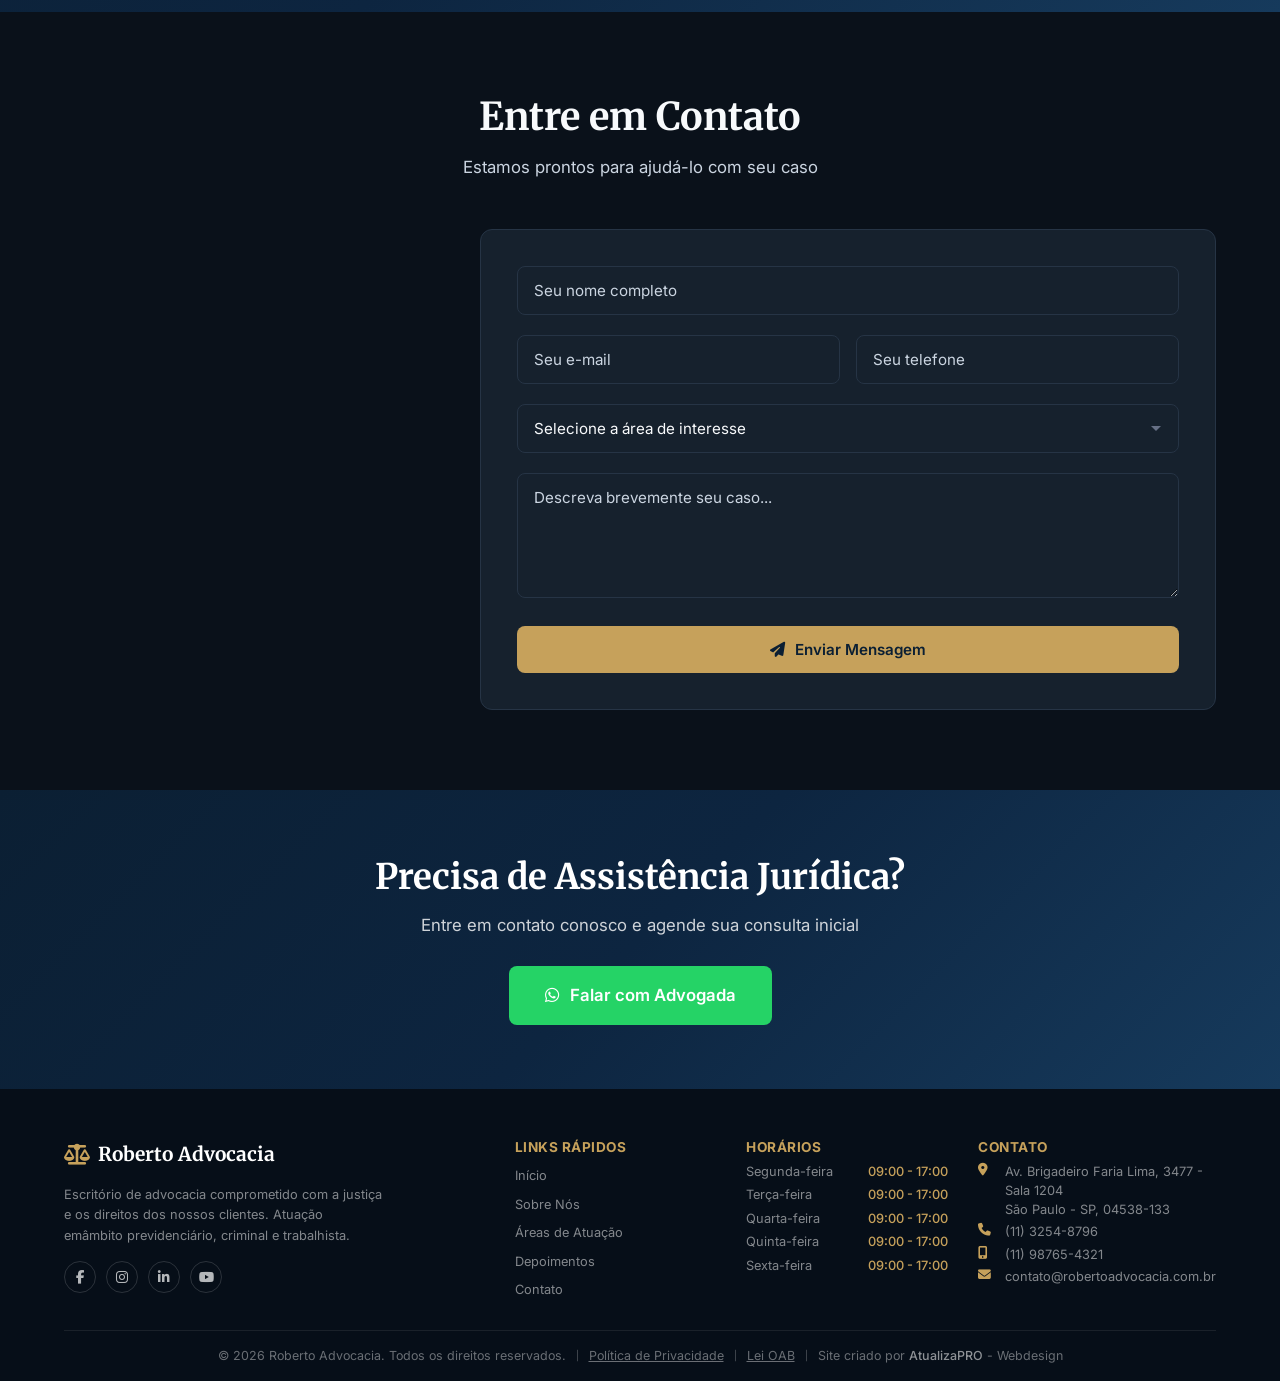
==== commit efd246de: "Add files via upload" ====
--- a/index.html
+++ b/index.html
@@ -57,7 +57,7 @@
                         <svg width="18" height="18" viewBox="0 0 24 24" fill="none" stroke="currentColor" stroke-width="2" stroke-linecap="round" stroke-linejoin="round"><path d="M21 12.79A9 9 0 1 1 11.21 3 7 7 0 0 0 21 12.79z"></path></svg>
                     </button>
                 </div>
-                <a href="https://wa.me/5511990000000" class="btn btn-primary header-cta" target="_blank">
+                <a href="https://wa.me/5511987654321" class="btn btn-primary header-cta" target="_blank">
                     <i class="fab fa-whatsapp"></i> Falar com Advogada
                 </a>
             </div>
@@ -89,7 +89,7 @@
             <a href="#contato" class="mobile-nav-link">Contato</a>
             <a href="privacidade.html" class="mobile-nav-link">Privacidade</a>
             <a href="lei-oab.html" class="mobile-nav-link">Lei OAB</a>
-            <a href="https://wa.me/5511990000000" class="btn btn-primary mobile-whatsapp-link" target="_blank">
+            <a href="https://wa.me/5511987654321" class="btn btn-primary mobile-whatsapp-link" target="_blank">
                 <i class="fab fa-whatsapp"></i> Falar com Advogada
             </a>
         </nav>
@@ -107,7 +107,7 @@
                 <h1 class="hero-title">Defendendo Seus Direitos com Excelência</h1>
                 <p class="hero-text">Assessoria jurídica especializada em Direito Previdenciário, Aposentadoria, Criminal e Trabalhista. Atendimento humanizado e resultados comprovados.</p>
                 <div class="hero-buttons">
-                    <a href="https://wa.me/5511990000000" class="btn btn-primary" target="_blank">
+                    <a href="https://wa.me/5511987654321" class="btn btn-primary" target="_blank">
                         <i class="fab fa-whatsapp"></i> Falar com Advogada
                     </a>
                     <a href="#areas" class="btn btn-outline">Conheça nossos Serviços</a>
@@ -307,14 +307,14 @@
                         <div class="info-icon"><i class="fas fa-map-marker-alt"></i></div>
                         <div class="info-content">
                             <h4>Endereço</h4>
-                            <p>Av. Paulista, 1000 - Sala 1501<br>São Paulo - SP, 01310-100</p>
+                            <p>Av. Brigadeiro Faria Lima, 3477 - Sala 1204<br>São Paulo - SP, 04538-133</p>
                         </div>
                     </div>
                     <div class="info-item">
                         <div class="info-icon"><i class="fas fa-phone"></i></div>
                         <div class="info-content">
                             <h4>Telefone</h4>
-                            <p>(11) 3000-0000<br>(11) 99000-0000</p>
+                            <p>(11) 3254-8796<br>(11) 98765-4321</p>
                         </div>
                     </div>
                     <div class="info-item">
@@ -328,7 +328,7 @@
                         <div class="info-icon"><i class="fas fa-clock"></i></div>
                         <div class="info-content">
                             <h4>Horário de Funcionamento</h4>
-                            <p>Segunda a Sexta: 09h às 18h<br>Sábado: 09h às 13h</p>
+                            <p>Segunda a Sexta: 09h às 18h</p>
                         </div>
                     </div>
                 </div>
@@ -371,7 +371,7 @@
         <div class="container">
             <h2>Precisa de Assistência Jurídica?</h2>
             <p>Entre em contato conosco e agende sua consulta inicial</p>
-            <a href="https://wa.me/5511990000000" class="btn btn-whatsapp btn-lg" target="_blank">
+            <a href="https://wa.me/5511987654321" class="btn btn-whatsapp btn-lg" target="_blank">
                 <i class="fab fa-whatsapp"></i> Falar com Advogada
             </a>
         </div>
@@ -380,51 +380,66 @@
     <!-- FOOTER -->
     <footer class="footer">
         <div class="container">
-            <div class="footer-grid">
-                <div class="footer-col">
+            <div class="footer-top">
+                <div class="footer-brand">
                     <a href="#inicio" class="footer-logo">
                         <i class="fas fa-balance-scale"></i>
                         Roberto Advocacia
                     </a>
-                    <p>Defendendo seus direitos com excelência em Direito Previdenciário, Aposentadoria, Criminal e Trabalhista.</p>
-                </div>
-                <div class="footer-col">
-                    <h4>Links Rápidos</h4>
-                    <ul>
-                        <li><a href="#inicio">Início</a></li>
-                        <li><a href="#sobre">Sobre Nós</a></li>
-                        <li><a href="#areas">Áreas de Atuação</a></li>
-                        <li><a href="#depoimentos">Depoimentos</a></li>
-                        <li><a href="#contato">Contato</a></li>
-                    </ul>
-                </div>
-                <div class="footer-col">
-                    <h4>Áreas de Atuação</h4>
-                    <ul>
-                        <li><a href="#areas">Direito Previdenciário</a></li>
-                        <li><a href="#areas">Aposentadoria</a></li>
-                        <li><a href="#areas">Direito Criminal</a></li>
-                        <li><a href="#areas">Direito Trabalhista</a></li>
-                    </ul>
-                </div>
-                <div class="footer-col">
-                    <h4>Contato</h4>
-                    <ul class="contact-list">
-                        <li><i class="fas fa-map-marker-alt"></i> Av. Paulista, 1000 - Sala 1501</li>
-                        <li><i class="fas fa-phone"></i> (11) 3000-0000</li>
-                        <li><i class="fas fa-envelope"></i> contato@robertoadvocacia.com.br</li>
-                    </ul>
+                    <p>Escritório de advocacia comprometido com a justiça e os direitos dos nossos clientes. Atuação emâmbito previdenciário, criminal e trabalhista.</p>
+                    <div class="footer-social">
+                        <a href="#" class="social-link" aria-label="Facebook"><i class="fab fa-facebook-f"></i></a>
+                        <a href="#" class="social-link" aria-label="Instagram"><i class="fab fa-instagram"></i></a>
+                        <a href="#" class="social-link" aria-label="LinkedIn"><i class="fab fa-linkedin-in"></i></a>
+                        <a href="#" class="social-link" aria-label="YouTube"><i class="fab fa-youtube"></i></a>
+                    </div>
+                </div>
+                <div class="footer-links-group">
+                    <div class="footer-col">
+                        <h4>Links Rápidos</h4>
+                        <ul>
+                            <li><a href="#inicio">Início</a></li>
+                            <li><a href="#sobre">Sobre Nós</a></li>
+                            <li><a href="#areas">Áreas de Atuação</a></li>
+                            <li><a href="#depoimentos">Depoimentos</a></li>
+                            <li><a href="#contato">Contato</a></li>
+                        </ul>
+                    </div>
+                    <div class="footer-col">
+                        <h4>Horários</h4>
+                        <ul class="schedule-list">
+                            <li><span>Segunda-feira</span><span>09:00 - 17:00</span></li>
+                            <li><span>Terça-feira</span><span>09:00 - 17:00</span></li>
+                            <li><span>Quarta-feira</span><span>09:00 - 17:00</span></li>
+                            <li><span>Quinta-feira</span><span>09:00 - 17:00</span></li>
+                            <li><span>Sexta-feira</span><span>09:00 - 17:00</span></li>
+                        </ul>
+                    </div>
+                    <div class="footer-col">
+                        <h4>Contato</h4>
+                        <ul class="contact-list">
+                            <li><i class="fas fa-map-marker-alt"></i> Av. Brigadeiro Faria Lima, 3477 - Sala 1204<br>São Paulo - SP, 04538-133</li>
+                            <li><i class="fas fa-phone"></i> (11) 3254-8796</li>
+                            <li><i class="fas fa-mobile-alt"></i> (11) 98765-4321</li>
+                            <li><i class="fas fa-envelope"></i> contato@robertoadvocacia.com.br</li>
+                        </ul>
+                    </div>
                 </div>
             </div>
             <div class="footer-bottom">
-                <p>&copy; 2026 Roberto Advocacia. Todos os direitos reservados.</p>
-                <p><a href="privacidade.html">Política de Privacidade</a></p>
+                <span>&copy; 2026 Roberto Advocacia. Todos os direitos reservados.</span>
+                <span class="footer-legal-sep">|</span>
+                <a href="privacidade.html">Política de Privacidade</a>
+                <span class="footer-legal-sep">|</span>
+                <a href="lei-oab.html">Lei OAB</a>
+                <span class="footer-legal-sep">|</span>
+                <span class="footer-powered">Site criado por <strong>AtualizaPRO</strong> - Webdesign</span>
             </div>
         </div>
     </footer>
 
     <!-- WHATSAPP FLUTUANTE -->
-    <a href="https://wa.me/5511990000000" class="whatsapp-float" target="_blank" aria-label="Falar com advogada pelo WhatsApp">
+    <a href="https://wa.me/5511987654321" class="whatsapp-float" target="_blank" aria-label="Falar com advogada pelo WhatsApp">
         <i class="fab fa-whatsapp"></i>
         <span class="whatsapp-tooltip">Falar com Advogada</span>
     </a>
--- a/style.css
+++ b/style.css
@@ -148,8 +148,17 @@
 }
 
 [data-theme="light"] .glass-nav {
-    --bg-color: rgba(255, 255, 255, 0.43);
-    --highlight: rgba(255, 255, 255, 0.75);
+    --bg-color: rgba(255, 255, 255, 0.92);
+    --highlight: rgba(255, 255, 255, 0.95);
+}
+
+[data-theme="light"] .logo-text,
+[data-theme="light"] .nav-link {
+    color: #1F2937;
+}
+
+[data-theme="light"] .nav-link:hover {
+    color: #0B1F33;
 }
 
 /* =============================================
@@ -158,11 +167,15 @@
 .header-inner {
     background: transparent;
     border-radius: 50px;
-    padding: 12px 28px;
+    padding: 17px 28px;
     display: flex;
     align-items: center;
     justify-content: space-between;
     position: relative;
+}
+
+.header-actions .header-cta {
+    display: none;
 }
 
 .header-inner::before {
@@ -170,8 +183,8 @@
     position: absolute;
     inset: 0;
     border-radius: 50px;
-    padding: 0.8px;
-    background: radial-gradient(circle, rgba(198, 161, 91, 0.43) 0%, rgba(198, 161, 91, 0.43) 100%);
+    padding: 1px;
+    background: radial-gradient(circle at 50% 50%, rgba(198, 161, 91, 0.7) 0%, rgba(198, 161, 91, 0.3) 35%, rgba(198, 161, 91, 0.08) 70%, rgba(198, 161, 91, 0.02) 100%);
     -webkit-mask: linear-gradient(#fff 0 0) content-box, linear-gradient(#fff 0 0);
     -webkit-mask-composite: xor;
     mask-composite: exclude;
@@ -241,8 +254,9 @@
 }
 
 .header-cta {
-    padding: 12px 24px;
-    font-size: 0.9rem;
+    padding: 10px 20px !important;
+    font-size: 0.85rem !important;
+    gap: 6px !important;
     background: var(--whatsapp) !important;
     color: #fff;
     position: relative;
@@ -251,7 +265,10 @@
     font-weight: 600;
     display: inline-flex;
     align-items: center;
-    gap: 8px;
+}
+
+.header-cta i {
+    font-size: 1rem !important;
 }
 
 .header-cta::before {
@@ -1046,41 +1063,109 @@
 .footer {
     background: #060E18;
     color: #FFFFFF;
-    padding: 64px 0 0;
-}
-
-.footer-grid {
+    padding: 50px 40px 0;
+}
+
+.footer-top {
     display: grid;
-    grid-template-columns: 2fr 1fr 1fr 1fr;
-    gap: 40px;
+    grid-template-columns: 1.2fr 2fr;
+    gap: 30px;
+    padding-bottom: 25px;
+    border-bottom: 1px solid rgba(255, 255, 255, 0.08);
+}
+
+.footer-brand {
+    max-width: 320px;
 }
 
 .footer-logo {
     font-family: 'Merriweather', serif;
-    font-size: 1.35rem;
+    font-size: 1.2rem;
     font-weight: 700;
     color: #FFFFFF;
     display: inline-flex;
     align-items: center;
+    gap: 8px;
+    margin-bottom: 15px;
+}
+
+.footer-logo i {
+    color: var(--accent);
+    font-size: 1.3rem;
+}
+
+.footer-brand p {
+    color: rgba(255, 255, 255, 0.5);
+    line-height: 1.6;
+    margin-bottom: 15px;
+    font-size: 0.8rem;
+}
+
+.footer-social {
+    display: flex;
     gap: 10px;
-    margin-bottom: 16px;
-}
-
-.footer-logo i {
-    color: var(--accent);
-}
-
-.footer-col p {
-    color: rgba(255, 255, 255, 0.6);
-    line-height: 1.7;
+}
+
+.social-link {
+    width: 32px;
+    height: 32px;
+    border-radius: 50%;
+    border: 1px solid rgba(255, 255, 255, 0.15);
+    display: flex;
+    align-items: center;
+    justify-content: center;
+    color: rgba(255, 255, 255, 0.7);
+    font-size: 0.85rem;
+    transition: var(--transition);
+}
+
+.social-link:hover {
+    background: var(--accent);
+    border-color: var(--accent);
+    color: #060E18;
+    transform: translateY(-3px);
+}
+
+.footer-links-group {
+    display: grid;
+    grid-template-columns: repeat(3, 1fr);
+    gap: 30px;
+}
+
+.schedule-list {
+    list-style: none;
+}
+
+.schedule-list li {
+    display: flex;
+    justify-content: space-between;
+    align-items: center;
+    margin-bottom: 3px;
+    font-size: 0.8rem;
+}
+
+.schedule-list li span:first-child {
+    color: rgba(255, 255, 255, 0.5);
+    margin-right: 20px;
+}
+
+.schedule-list li span:last-child {
+    color: var(--accent);
+    font-weight: 500;
 }
 
 .footer-col h4 {
     font-family: 'Inter', sans-serif;
-    font-size: 1rem;
-    font-weight: 600;
-    margin-bottom: 20px;
-    color: #FFFFFF;
+    font-size: 0.85rem;
+    font-weight: 700;
+    text-transform: uppercase;
+    letter-spacing: 0.5px;
+    margin-bottom: 5px;
+    color: var(--accent);
+}
+
+.footer-col h4::after {
+    display: none;
 }
 
 .footer-col ul {
@@ -1088,50 +1173,84 @@
 }
 
 .footer-col ul li {
-    margin-bottom: 10px;
+    margin-bottom: 3px;
 }
 
 .footer-col ul a {
+    color: rgba(255, 255, 255, 0.5);
+    font-size: 0.8rem;
+    transition: var(--transition);
+}
+
+.footer-col ul a:hover {
+    color: var(--accent);
+    padding-left: 4px;
+}
+
+.contact-list li {
+    display: flex;
+    align-items: flex-start;
+    gap: 8px;
+    color: rgba(255, 255, 255, 0.5);
+    font-size: 0.8rem;
+    line-height: 1.5;
+    margin-bottom: 8px;
+}
+
+.contact-list li:not(:first-child) {
+    margin-top: 0;
+}
+
+.contact-list i {
+    color: var(--accent);
+    width: 14px;
+    margin-top: 2px;
+    flex-shrink: 0;
+    font-size: 0.8rem;
+    margin-right: 5px;
+}
+
+.footer-bottom {
+    border-top: none;
+    margin-top: 0;
+    padding: 15px 0;
+    display: flex;
+    flex-wrap: wrap;
+    align-items: center;
+    justify-content: center;
+    gap: 4px 10px;
+    font-size: 0.78rem;
+    color: rgba(255, 255, 255, 0.4);
+}
+
+.footer-powered {
+    color: rgba(255, 255, 255, 0.4);
+}
+
+.footer-powered strong {
     color: rgba(255, 255, 255, 0.55);
-    font-size: 0.92rem;
+    font-weight: 500;
+}
+
+.footer-bottom-links {
+    display: flex;
+    gap: 4px 10px;
+}
+
+.footer-bottom a {
+    color: rgba(255, 255, 255, 0.4);
+    text-decoration: underline;
     transition: var(--transition);
 }
 
-.footer-col ul a:hover {
-    color: var(--accent);
-}
-
-.contact-list li {
-    display: flex;
-    align-items: center;
-    gap: 10px;
-    color: rgba(255, 255, 255, 0.55);
-    font-size: 0.92rem;
-}
-
-.contact-list i {
-    color: var(--accent);
-    width: 16px;
-}
-
-.footer-bottom {
-    border-top: 1px solid rgba(255, 255, 255, 0.08);
-    margin-top: 40px;
-    padding: 20px 0;
-    display: flex;
-    justify-content: space-between;
-    align-items: center;
-    font-size: 0.88rem;
-    color: rgba(255, 255, 255, 0.4);
-}
-
-.footer-bottom a {
-    color: rgba(255, 255, 255, 0.55);
-    transition: var(--transition);
-}
-
 .footer-bottom a:hover {
     color: var(--accent);
+}
+
+.footer-legal-sep {
+    font-size: 0.6rem;
+    color: rgba(255, 255, 255, 0.3);
+    font-style: normal;
 }
 
 /* =============================================
@@ -1153,6 +1272,15 @@
     box-shadow: 0 4px 20px rgba(37, 211, 102, 0.35);
     z-index: 900;
     transition: var(--transition);
+    opacity: 0;
+    visibility: hidden;
+    transform: scale(0.8);
+}
+
+.whatsapp-float.visible {
+    opacity: 1;
+    visibility: visible;
+    transform: scale(1);
 }
 
 .whatsapp-float:hover {
@@ -1340,8 +1468,23 @@
         gap: 40px;
     }
 
-    .footer-grid {
+    .footer-top {
+        grid-template-columns: 1fr;
+        gap: 20px;
+    }
+
+    .footer-brand {
+        max-width: 100%;
+        text-align: center;
+    }
+
+    .footer-social {
+        justify-content: center;
+    }
+
+    .footer-links-group {
         grid-template-columns: repeat(2, 1fr);
+        gap: 20px;
     }
 }
 
@@ -1451,15 +1594,35 @@
         grid-template-columns: 1fr;
     }
 
-    .footer-grid {
+    .footer-links-group {
         grid-template-columns: 1fr;
-        gap: 32px;
+        gap: 20px;
+    }
+
+    .footer-links-group .footer-col {
+        text-align: center;
+        align-items: center;
+    }
+
+    .schedule-list li {
+        justify-content: center;
+        gap: 15px;
+    }
+
+    .contact-list li {
+        justify-content: center;
+        text-align: center;
     }
 
     .footer-bottom {
         flex-direction: column;
         text-align: center;
-        gap: 8px;
+        gap: 6px;
+    }
+
+    .footer-bottom-links {
+        flex-direction: column;
+        gap: 4px;
     }
 
     .cookie-content {
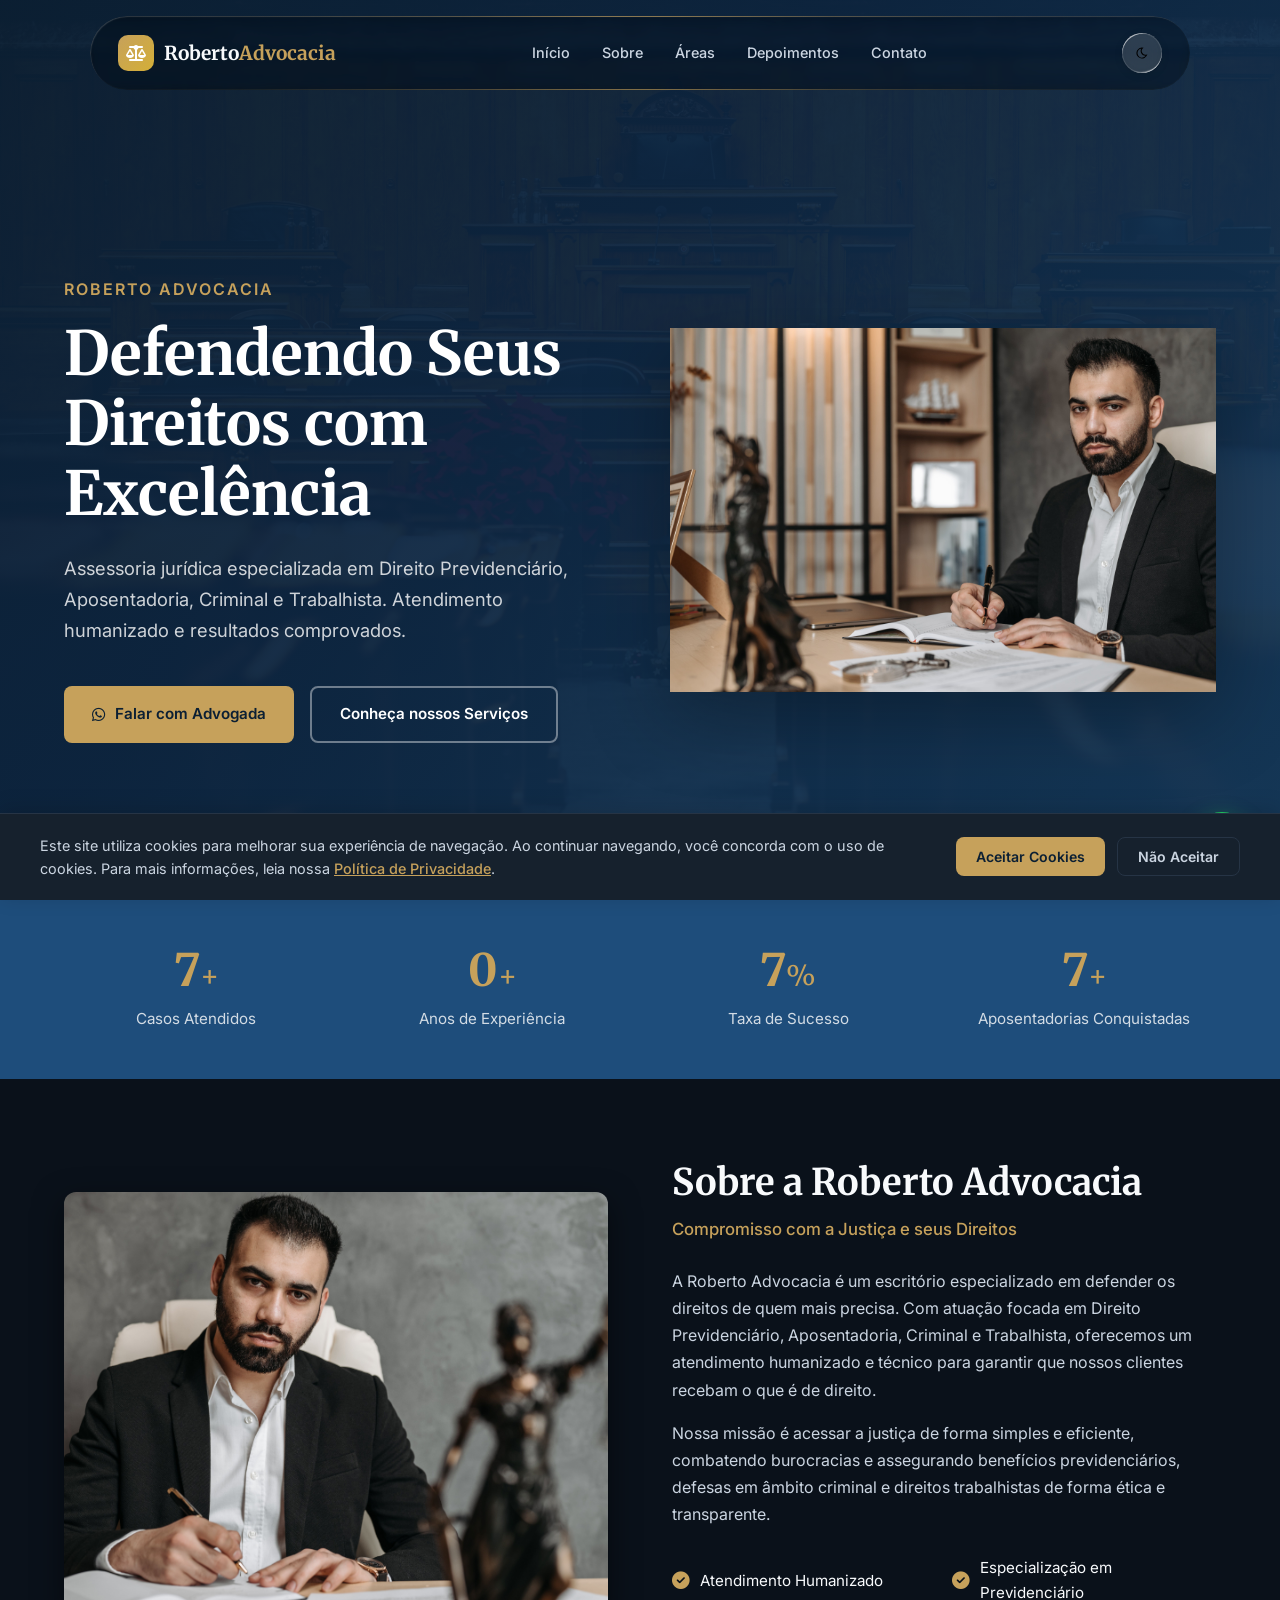
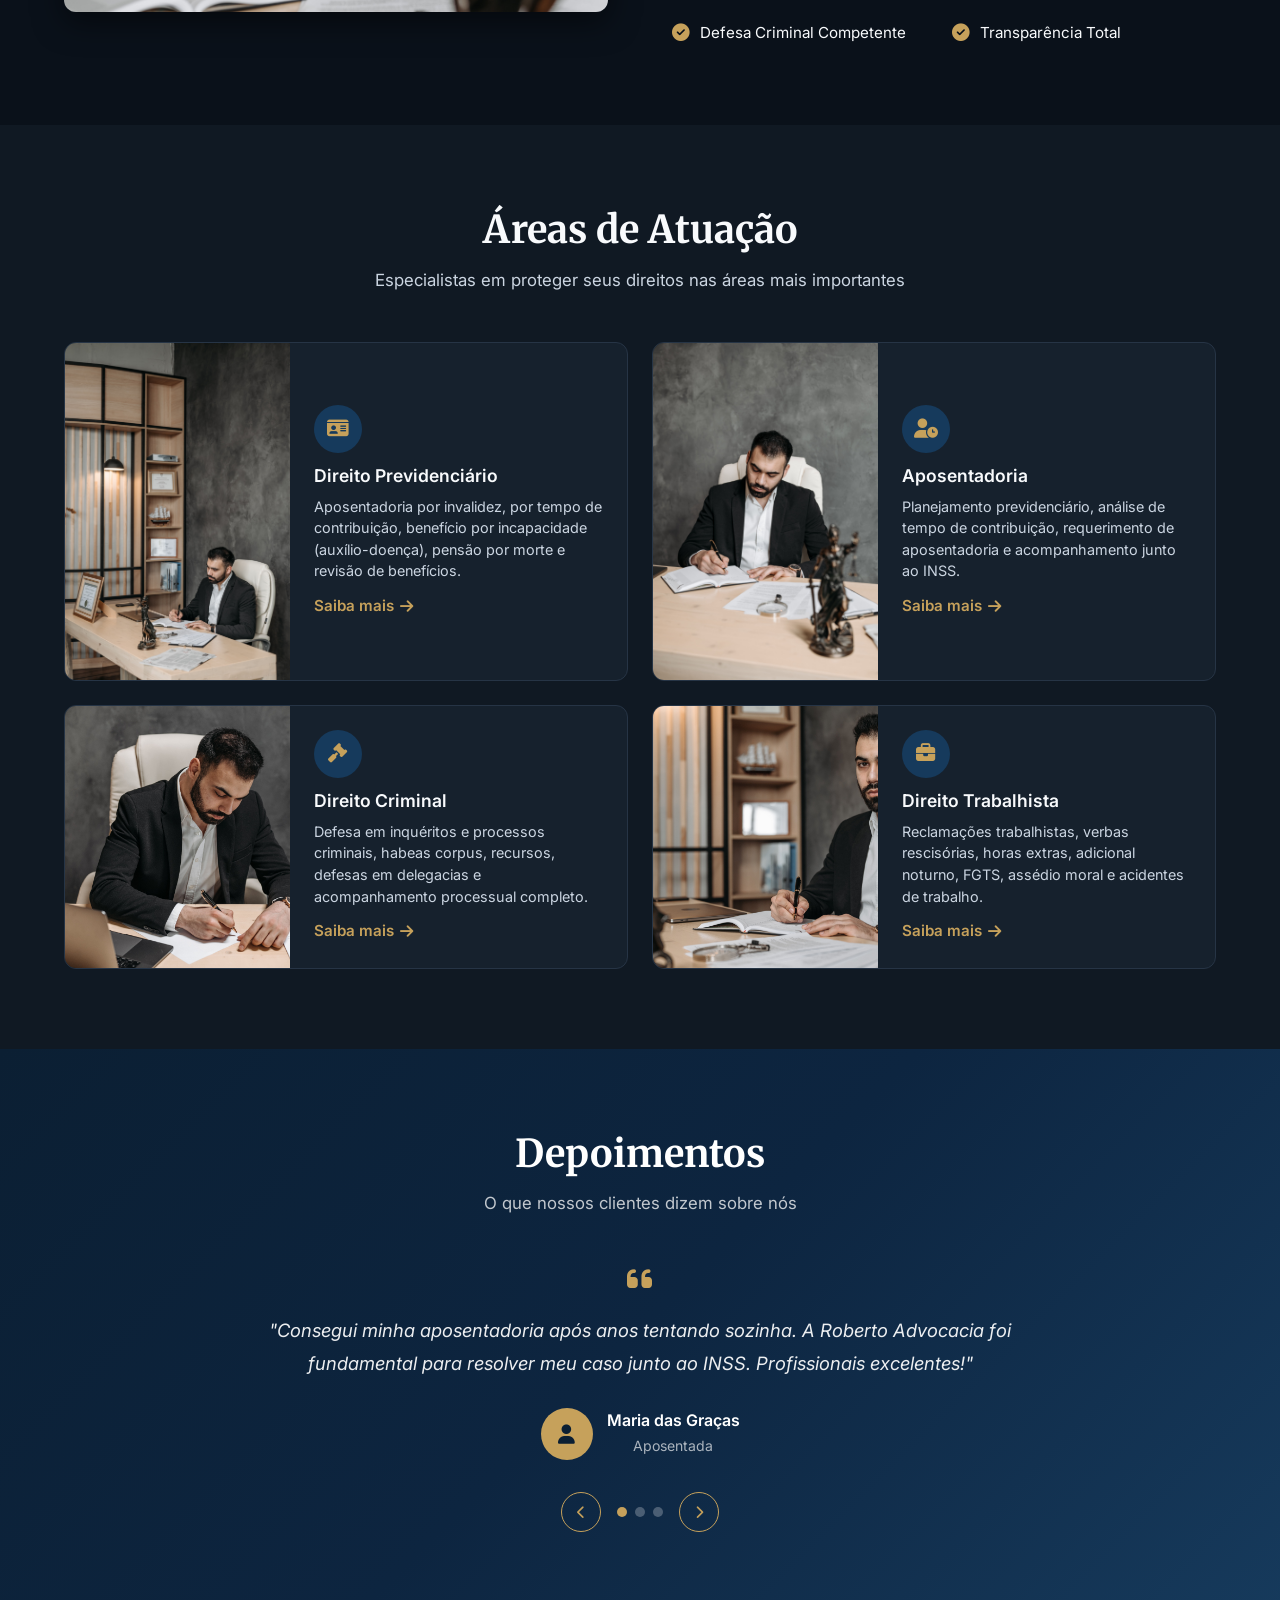
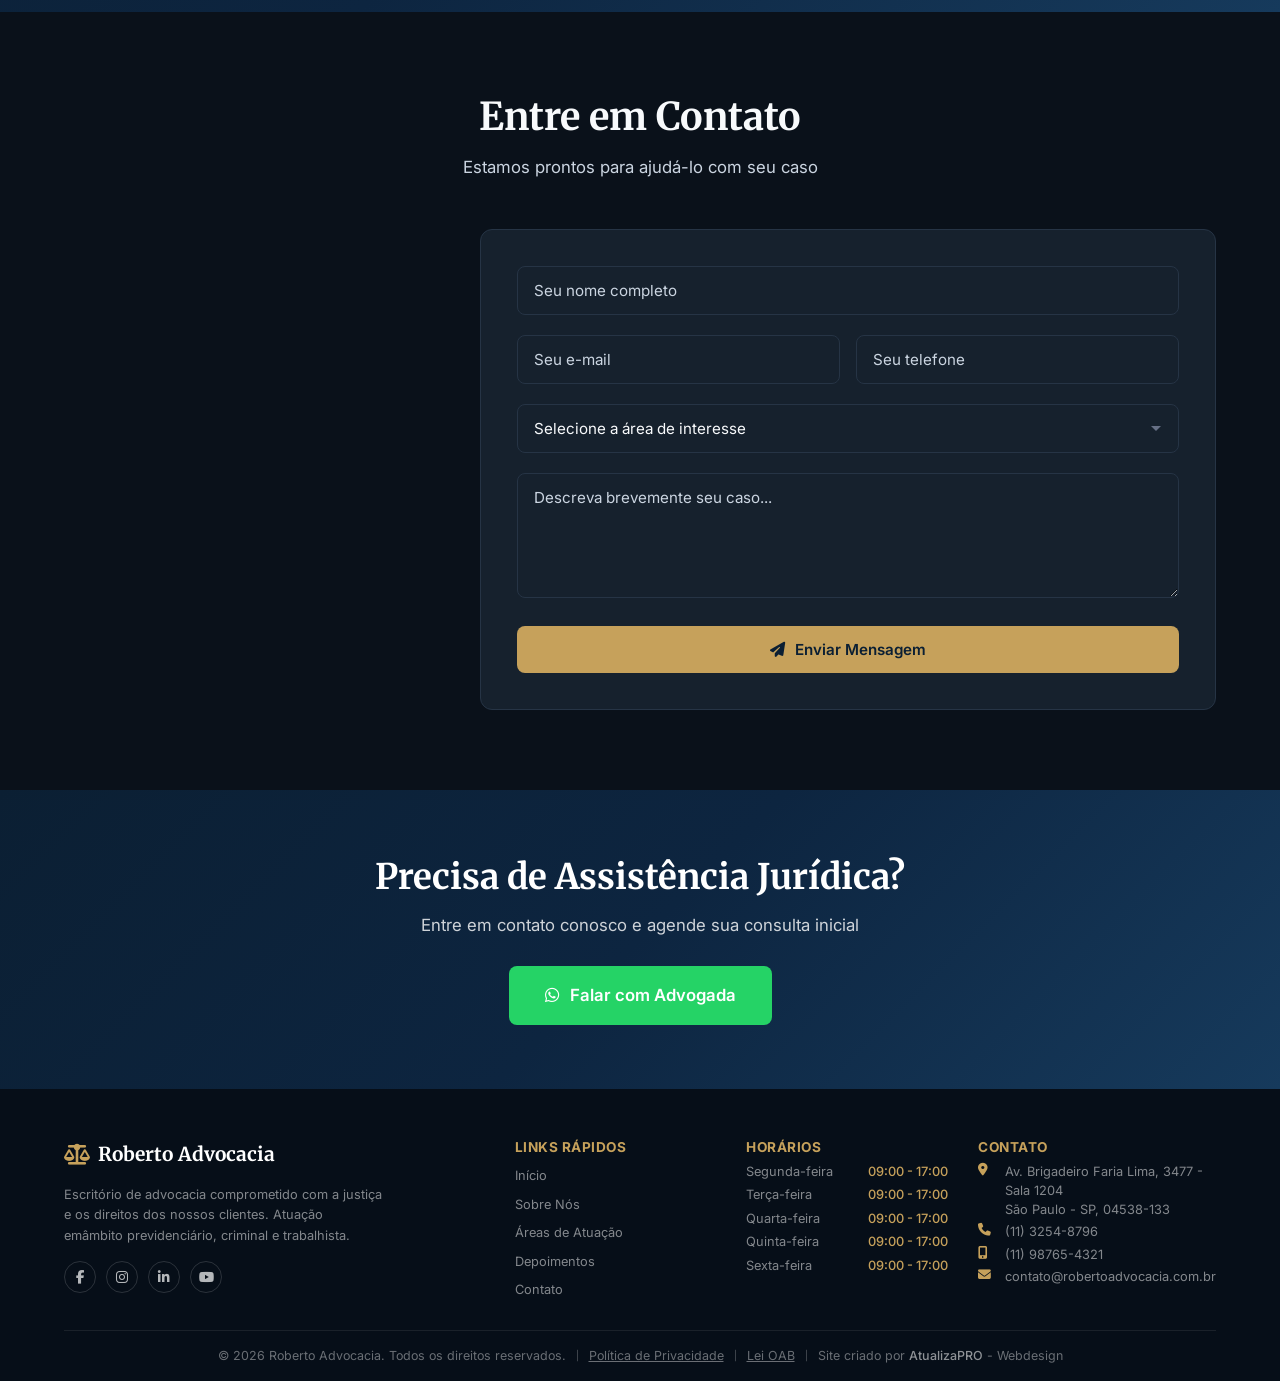
==== commit 358dde8f: "Add files via upload" ====
--- a/index.html
+++ b/index.html
@@ -49,27 +49,26 @@
                 <a href="#contato" class="nav-link">Contato</a>
             </nav>
             <div class="header-actions">
-                <div class="theme-switcher" id="themeSwitcher">
-                    <button class="theme-btn" data-theme="light" aria-label="Modo claro">
-                        <svg width="18" height="18" viewBox="0 0 24 24" fill="none" stroke="currentColor" stroke-width="2" stroke-linecap="round" stroke-linejoin="round"><circle cx="12" cy="12" r="5"></circle><line x1="12" y1="1" x2="12" y2="3"></line><line x1="12" y1="21" x2="12" y2="23"></line><line x1="4.22" y1="4.22" x2="5.64" y2="5.64"></line><line x1="18.36" y1="18.36" x2="19.78" y2="19.78"></line><line x1="1" y1="12" x2="3" y2="12"></line><line x1="21" y1="12" x2="23" y2="12"></line><line x1="4.22" y1="19.78" x2="5.64" y2="18.36"></line><line x1="18.36" y1="5.64" x2="19.78" y2="4.22"></line></svg>
+                <button class="lg-switcher" id="themeSwitcher" aria-label="Alternar tema" type="button">
+                    <svg class="lg-switcher__icon lg-switcher__icon--light" width="18" height="18" viewBox="0 0 36 36" fill="none" xmlns="http://www.w3.org/2000/svg">
+                        <path fill="currentColor" fill-rule="evenodd" d="M18 12a6 6 0 1 1 0 12 6 6 0 0 1 0-12Zm0 2a4 4 0 1 0 0 8 4 4 0 0 0 0-8Z" clip-rule="evenodd"/>
+                        <path fill="currentColor" d="M17 6.038a1 1 0 1 1 2 0v3a1 1 0 0 1-2 0v-3ZM24.244 7.742a1 1 0 1 1 1.618 1.176L24.1 11.345a1 1 0 1 1-1.618-1.176l1.763-2.427ZM29.104 13.379a1 1 0 0 1 .618 1.902l-2.854.927a1 1 0 1 1-.618-1.902l2.854-.927ZM29.722 20.795a1 1 0 0 1-.619 1.902l-2.853-.927a1 1 0 1 1 .618-1.902l2.854.927ZM25.862 27.159a1 1 0 0 1-1.618 1.175l-1.763-2.427a1 1 0 1 1 1.618-1.175l1.763 2.427ZM19 30.038a1 1 0 0 1-2 0v-3a1 1 0 1 1 2 0v3ZM11.755 28.334a1 1 0 0 1-1.618-1.175l1.764-2.427a1 1 0 1 1 1.618 1.175l-1.764 2.427ZM6.896 22.697a1 1 0 1 1-.618-1.902l2.853-.927a1 1 0 1 1 .618 1.902l-2.853.927ZM6.278 15.28a1 1 0 1 1 .618-1.901l2.853.927a1 1 0 1 1-.618 1.902l-2.853-.927ZM10.137 8.918a1 1 0 0 1 1.618-1.176l1.764 2.427a1 1 0 0 1-1.618 1.176l-1.764-2.427Z"/>
+                    </svg>
+                    <svg class="lg-switcher__icon lg-switcher__icon--dark" width="18" height="18" viewBox="0 0 36 36" fill="none" xmlns="http://www.w3.org/2000/svg">
+                        <path fill="currentColor" d="M12.5 8.473a10.968 10.968 0 0 1 8.785-.97 7.435 7.435 0 0 0-3.737 4.672l-.09.373A7.454 7.454 0 0 0 28.732 20.4a10.97 10.97 0 0 1-5.232 7.125l-.497.27c-5.014 2.566-11.175.916-14.234-3.813l-.295-.483C5.53 18.403 7.13 11.93 12.017 8.77l.483-.297Zm4.234.616a8.946 8.946 0 0 0-2.805.883l-.429.234A9 9 0 0 0 10.206 22.5l.241.395A9 9 0 0 0 22.5 25.794l.416-.255a8.94 8.94 0 0 0 2.167-1.99 9.433 9.433 0 0 1-2.782-.313c-5.043-1.352-8.036-6.535-6.686-11.578l.147-.491c.242-.745.573-1.44.972-2.078Z"/>
+                    </svg>
+                </button>
+            </div>
+                <div class="mobile-header-actions">
+                    <button class="lg-switcher mobile-theme-switcher" id="mobileThemeSwitcher" aria-label="Alternar tema" type="button">
+                        <svg class="lg-switcher__icon lg-switcher__icon--light" viewBox="0 0 36 36" fill="none" xmlns="http://www.w3.org/2000/svg">
+                            <path fill="currentColor" fill-rule="evenodd" d="M18 12a6 6 0 1 1 0 12 6 6 0 0 1 0-12Zm0 2a4 4 0 1 0 0 8 4 4 0 0 0 0-8Z" clip-rule="evenodd"/>
+                            <path fill="currentColor" d="M17 6.038a1 1 0 1 1 2 0v3a1 1 0 0 1-2 0v-3ZM24.244 7.742a1 1 0 1 1 1.618 1.176L24.1 11.345a1 1 0 1 1-1.618-1.176l1.763-2.427ZM29.104 13.379a1 1 0 0 1 .618 1.902l-2.854.927a1 1 0 1 1-.618-1.902l2.854-.927ZM29.722 20.795a1 1 0 0 1-.619 1.902l-2.853-.927a1 1 0 1 1 .618-1.902l2.854.927ZM25.862 27.159a1 1 0 0 1-1.618 1.175l-1.763-2.427a1 1 0 1 1 1.618-1.175l1.763 2.427ZM19 30.038a1 1 0 0 1-2 0v-3a1 1 0 1 1 2 0v3ZM11.755 28.334a1 1 0 0 1-1.618-1.175l1.764-2.427a1 1 0 1 1 1.618 1.175l-1.764 2.427ZM6.896 22.697a1 1 0 1 1-.618-1.902l2.853-.927a1 1 0 1 1 .618 1.902l-2.853.927ZM6.278 15.28a1 1 0 1 1 .618-1.901l2.853.927a1 1 0 1 1-.618 1.902l-2.853-.927ZM10.137 8.918a1 1 0 0 1 1.618-1.176l1.764 2.427a1 1 0 0 1-1.618 1.176l-1.764-2.427Z"/>
+                        </svg>
+                        <svg class="lg-switcher__icon lg-switcher__icon--dark" viewBox="0 0 36 36" fill="none" xmlns="http://www.w3.org/2000/svg">
+                            <path fill="currentColor" d="M12.5 8.473a10.968 10.968 0 0 1 8.785-.97 7.435 7.435 0 0 0-3.737 4.672l-.09.373A7.454 7.454 0 0 0 28.732 20.4a10.97 10.97 0 0 1-5.232 7.125l-.497.27c-5.014 2.566-11.175.916-14.234-3.813l-.295-.483C5.53 18.403 7.13 11.93 12.017 8.77l.483-.297Zm4.234.616a8.946 8.946 0 0 0-2.805.883l-.429.234A9 9 0 0 0 10.206 22.5l.241.395A9 9 0 0 0 22.5 25.794l.416-.255a8.94 8.94 0 0 0 2.167-1.99 9.433 9.433 0 0 1-2.782-.313c-5.043-1.352-8.036-6.535-6.686-11.578l.147-.491c.242-.745.573-1.44.972-2.078Z"/>
+                        </svg>
                     </button>
-                    <button class="theme-btn" data-theme="dark" aria-label="Modo escuro">
-                        <svg width="18" height="18" viewBox="0 0 24 24" fill="none" stroke="currentColor" stroke-width="2" stroke-linecap="round" stroke-linejoin="round"><path d="M21 12.79A9 9 0 1 1 11.21 3 7 7 0 0 0 21 12.79z"></path></svg>
-                    </button>
-                </div>
-                <a href="https://wa.me/5511987654321" class="btn btn-primary header-cta" target="_blank">
-                    <i class="fab fa-whatsapp"></i> Falar com Advogada
-                </a>
-            </div>
-            <div class="mobile-header-actions">
-                <div class="theme-switcher mobile-theme-switcher" id="mobileThemeSwitcher">
-                    <button class="theme-btn" data-theme="light" aria-label="Modo claro">
-                        <svg width="16" height="16" viewBox="0 0 24 24" fill="none" stroke="currentColor" stroke-width="2" stroke-linecap="round" stroke-linejoin="round"><circle cx="12" cy="12" r="5"></circle><line x1="12" y1="1" x2="12" y2="3"></line><line x1="12" y1="21" x2="12" y2="23"></line><line x1="4.22" y1="4.22" x2="5.64" y2="5.64"></line><line x1="18.36" y1="18.36" x2="19.78" y2="19.78"></line><line x1="1" y1="12" x2="3" y2="12"></line><line x1="21" y1="12" x2="23" y2="12"></line><line x1="4.22" y1="19.78" x2="5.64" y2="18.36"></line><line x1="18.36" y1="5.64" x2="19.78" y2="4.22"></line></svg>
-                    </button>
-                    <button class="theme-btn" data-theme="dark" aria-label="Modo escuro">
-                        <svg width="16" height="16" viewBox="0 0 24 24" fill="none" stroke="currentColor" stroke-width="2" stroke-linecap="round" stroke-linejoin="round"><path d="M21 12.79A9 9 0 1 1 11.21 3 7 7 0 0 0 21 12.79z"></path></svg>
-                    </button>
-                </div>
                 <button class="menu-toggle" id="menuToggle" aria-label="Abrir menu">
                     <span></span>
                     <span></span>
--- a/style.css
+++ b/style.css
@@ -174,10 +174,6 @@
     position: relative;
 }
 
-.header-actions .header-cta {
-    display: none;
-}
-
 .header-inner::before {
     content: '';
     position: absolute;
@@ -282,38 +278,107 @@
 }
 
 /* =============================================
-   THEME SWITCHER
-   ============================================= */
-.theme-switcher {
-    display: flex;
-    gap: 4px;
-    padding: 4px;
-    border-radius: 50px;
-    background: var(--card);
-    border: 1px solid var(--border);
-}
-
-.theme-btn {
-    width: 32px;
-    height: 32px;
+   LIQUID GLASS THEME SWITCHER
+   ============================================= */
+.lg-switcher {
+    --lg-c-glass: rgba(255, 255, 255, 0.15);
+    position: relative;
+    display: flex;
+    align-items: center;
+    justify-content: center;
+    width: 40px;
+    height: 40px;
+    box-sizing: border-box;
+    padding: 0;
+    margin: 0;
+    border: none;
     border-radius: 50%;
-    border: none;
-    background: transparent;
-    color: var(--text-secondary);
+    background-color: var(--lg-c-glass);
+    backdrop-filter: blur(8px);
+    -webkit-backdrop-filter: blur(8px);
     cursor: pointer;
+    box-shadow:
+        inset 0 0 0 1px rgba(255, 255, 255, 0.12),
+        inset 1.5px 2px 0px -1.5px rgba(255, 255, 255, 0.6),
+        inset -1.5px -1.5px 0px -1.5px rgba(255, 255, 255, 0.5),
+        inset -2px -6px 1px -5px rgba(255, 255, 255, 0.3),
+        inset -0.3px -1px 4px 0px rgba(0, 0, 0, 0.08),
+        0px 2px 8px rgba(0, 0, 0, 0.1);
+    transition: box-shadow 400ms cubic-bezier(1, 0, 0.4, 1);
+}
+
+.lg-switcher::after {
+    display: none;
+}
+
+.lg-switcher__option {
+    display: none;
+}
+
+.lg-switcher .lg-switcher__icon {
+    position: absolute;
     display: flex;
     align-items: center;
     justify-content: center;
-    transition: var(--transition);
-}
-
-.theme-btn:hover {
-    color: var(--accent);
-}
-
-.theme-btn.active {
-    background: var(--accent);
-    color: white;
+    transition: opacity 400ms cubic-bezier(1, 0, 0.4, 1),
+                transform 400ms cubic-bezier(1, 0, 0.4, 1);
+    pointer-events: none;
+}
+
+.lg-switcher .lg-switcher__icon--light {
+    opacity: 0;
+    transform: rotate(-90deg) scale(0.5);
+}
+
+.lg-switcher .lg-switcher__icon--dark {
+    opacity: 1;
+    transform: rotate(0deg) scale(1);
+}
+
+.lg-switcher[data-theme="light"] .lg-switcher__icon--light {
+    opacity: 1;
+    transform: rotate(0deg) scale(1);
+}
+
+.lg-switcher[data-theme="light"] .lg-switcher__icon--dark {
+    opacity: 0;
+    transform: rotate(90deg) scale(0.5);
+}
+
+.lg-switcher:hover {
+    box-shadow:
+        inset 0 0 0 1px rgba(255, 255, 255, 0.18),
+        inset 1.5px 2px 0px -1.5px rgba(255, 255, 255, 0.7),
+        inset -1.5px -1.5px 0px -1.5px rgba(255, 255, 255, 0.6),
+        inset -2px -6px 1px -5px rgba(255, 255, 255, 0.35),
+        inset -0.3px -1px 4px 0px rgba(0, 0, 0, 0.1),
+        0px 4px 12px rgba(0, 0, 0, 0.15);
+}
+
+.lg-switcher__input {
+    display: none;
+}
+
+.lg-switcher__icon {
+    display: flex;
+    align-items: center;
+    justify-content: center;
+    pointer-events: none;
+}
+
+[data-theme="light"] .lg-switcher {
+    --lg-c-glass: rgba(198, 161, 91, 0.18);
+}
+
+/* Mobile theme switcher same style */
+.mobile-theme-switcher.lg-switcher {
+    width: 36px;
+    height: 36px;
+}
+
+.mobile-theme-switcher .lg-switcher__icon {
+    width: 18px;
+    height: 18px;
 }
 
 /* =============================================
@@ -323,10 +388,6 @@
     display: none;
     align-items: center;
     gap: 12px;
-}
-
-.mobile-theme-switcher {
-    display: none;
 }
 
 .menu-toggle {
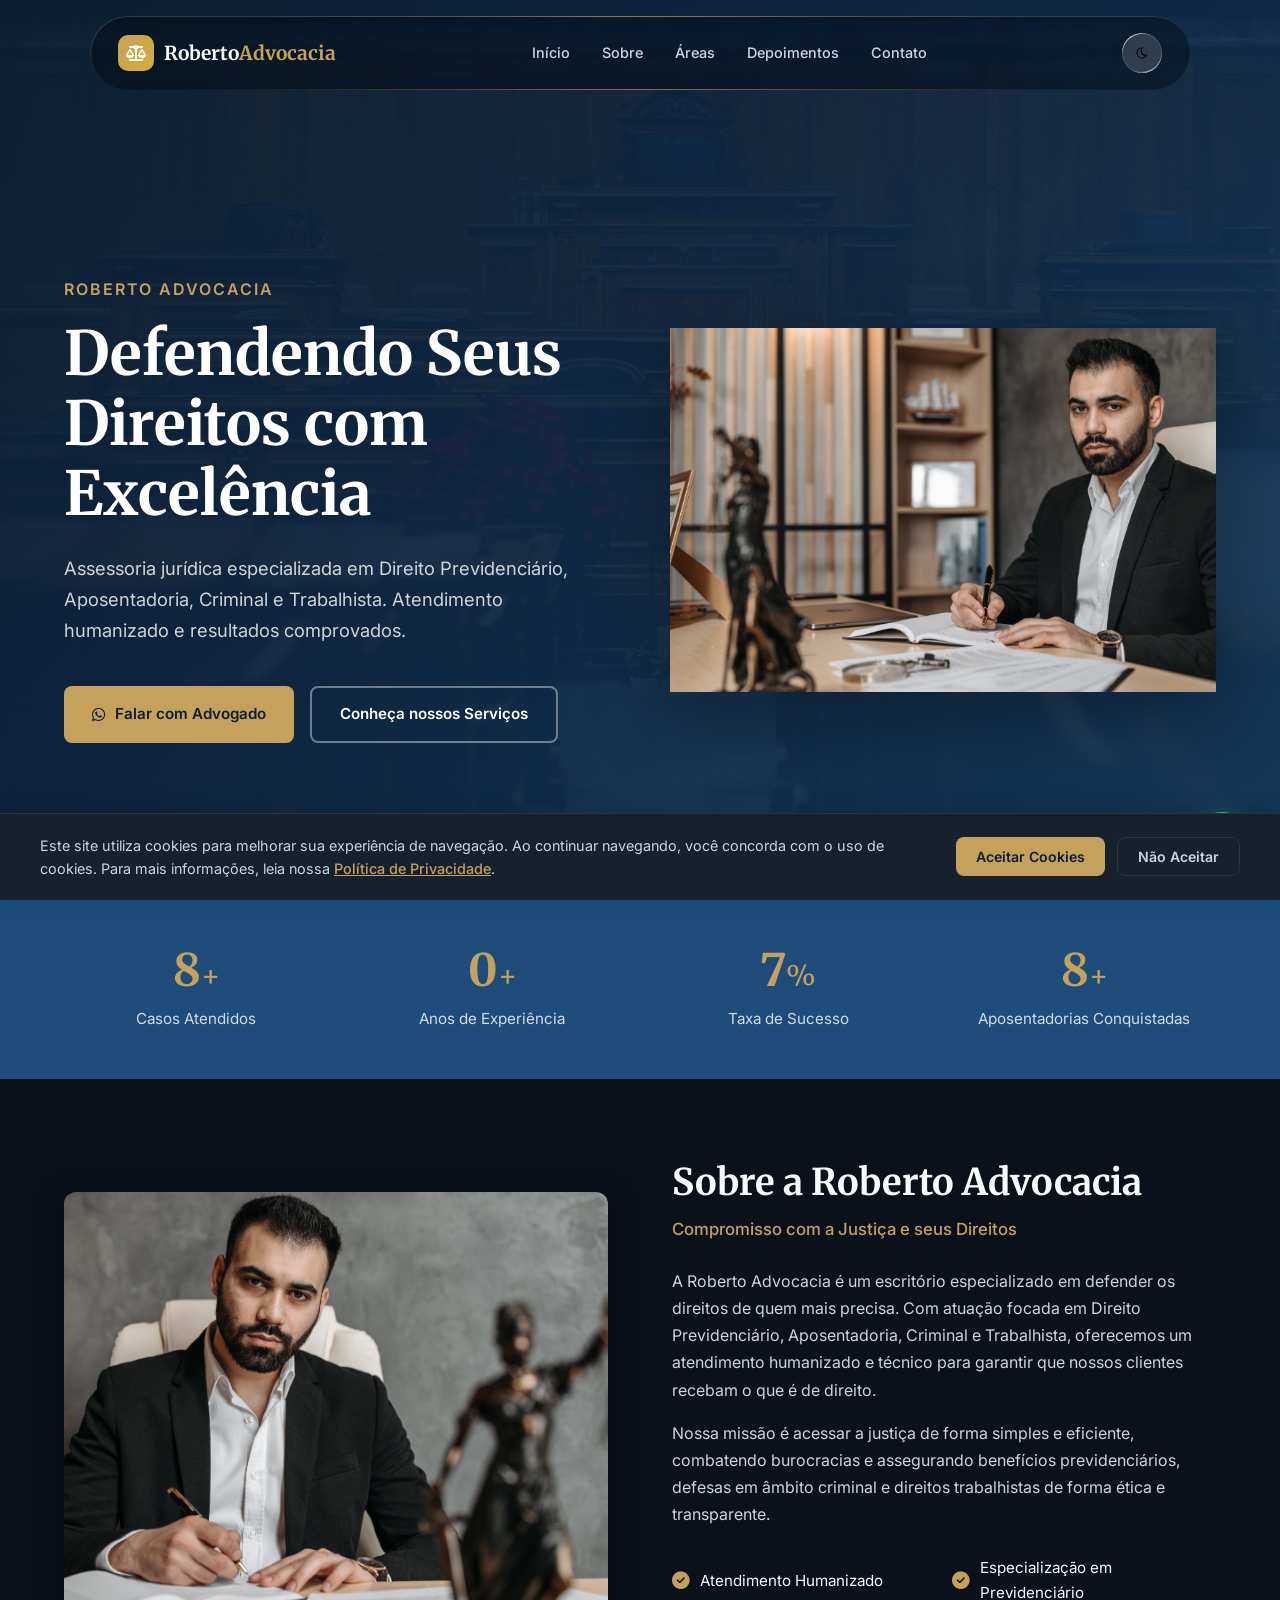
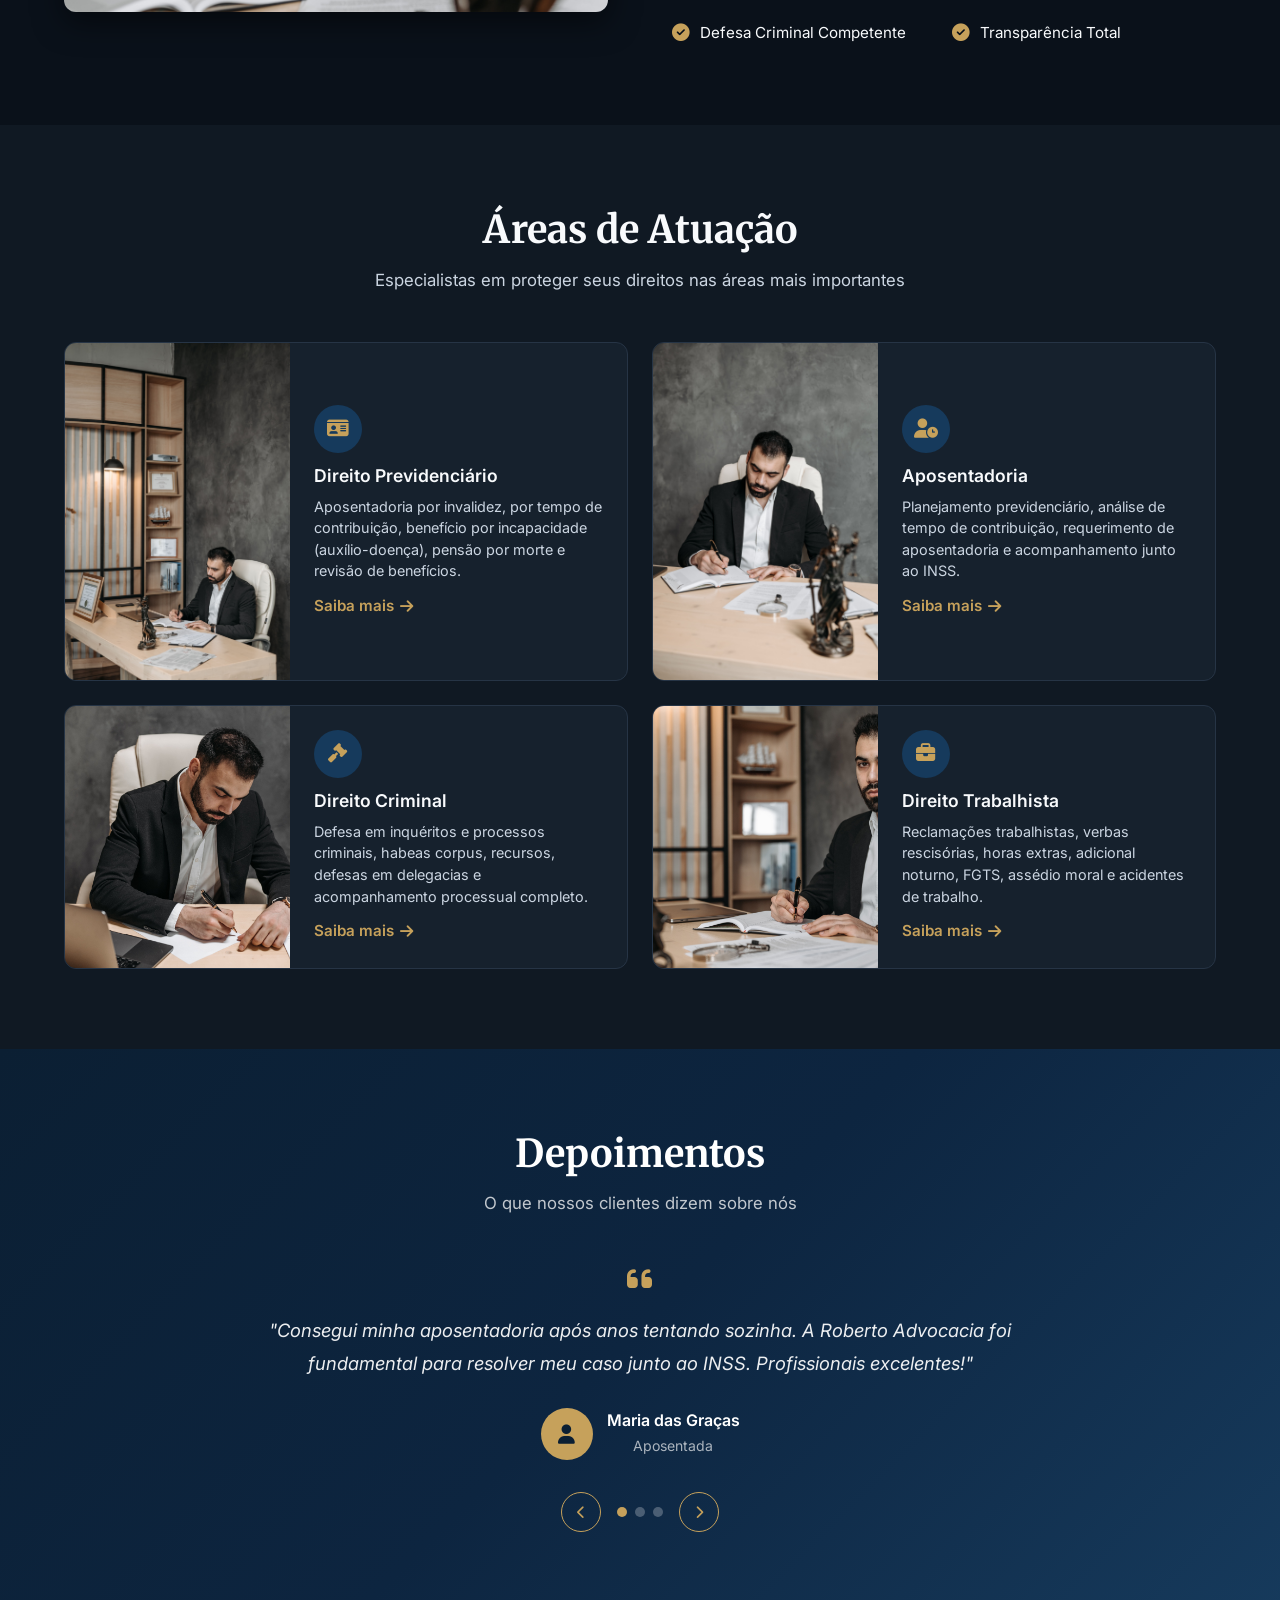
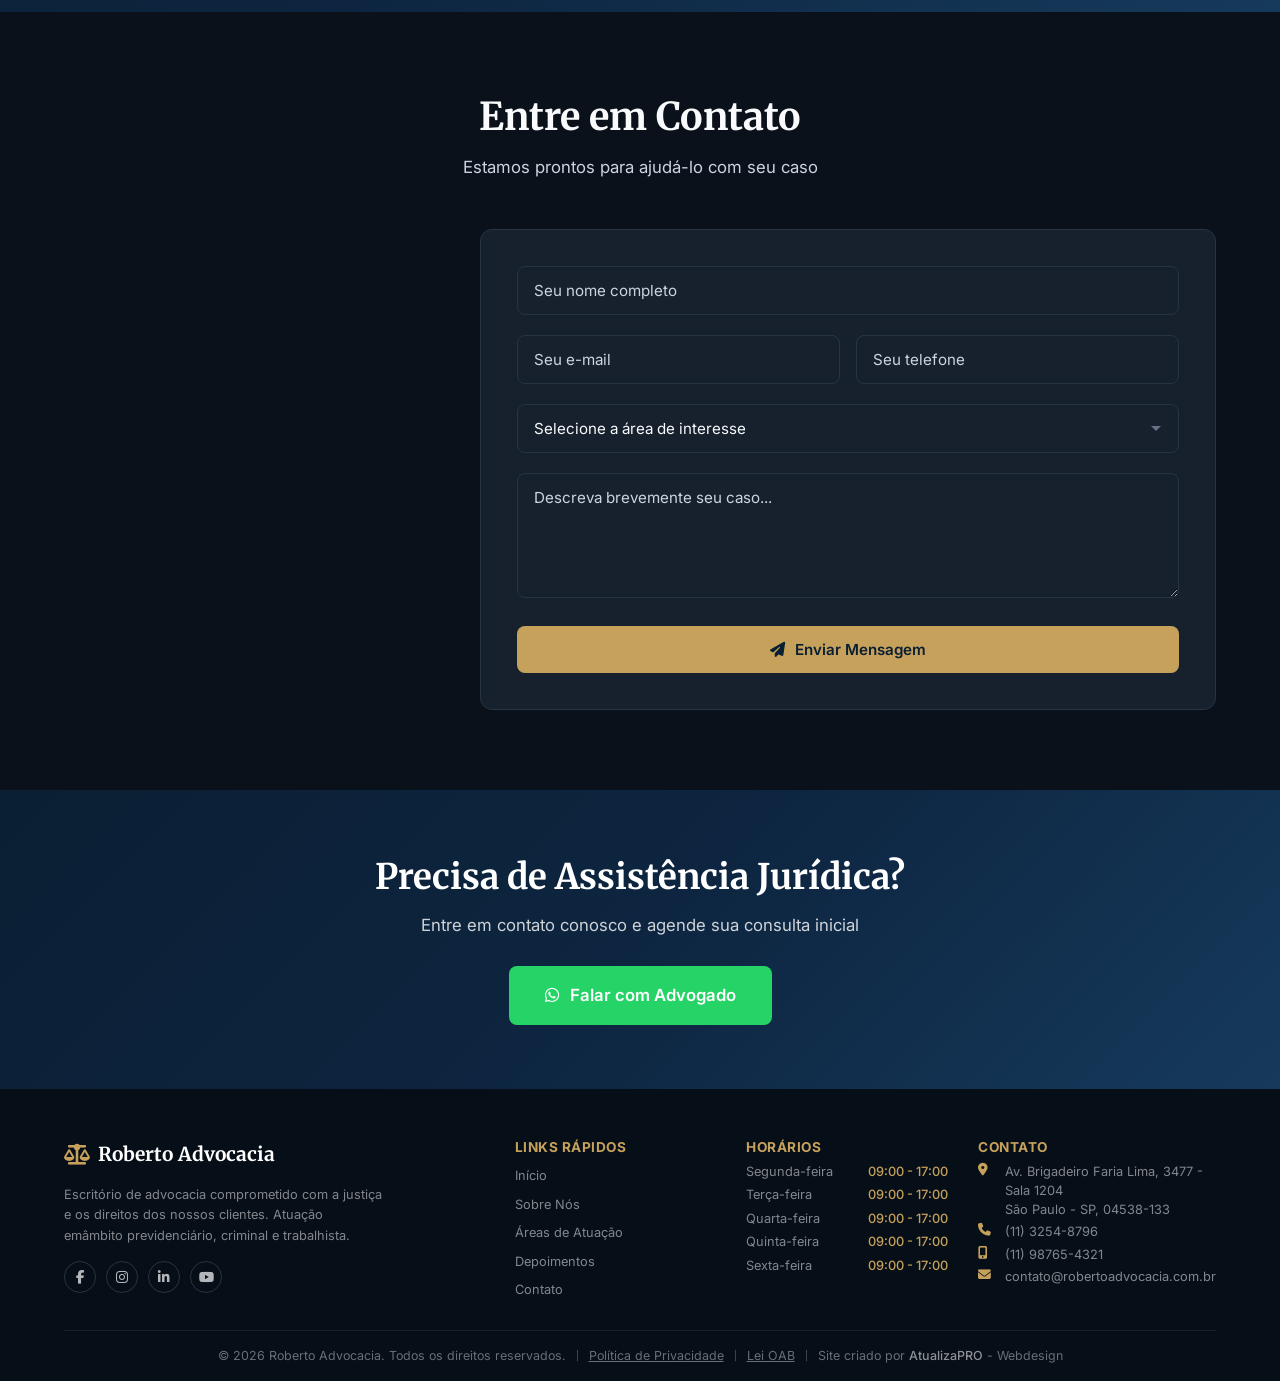
==== commit b6223271: "Add files via upload" ====
--- a/index.html
+++ b/index.html
@@ -89,7 +89,7 @@
             <a href="privacidade.html" class="mobile-nav-link">Privacidade</a>
             <a href="lei-oab.html" class="mobile-nav-link">Lei OAB</a>
             <a href="https://wa.me/5511987654321" class="btn btn-primary mobile-whatsapp-link" target="_blank">
-                <i class="fab fa-whatsapp"></i> Falar com Advogada
+                <i class="fab fa-whatsapp"></i> Falar com Advogado
             </a>
         </nav>
     </div>
@@ -107,7 +107,7 @@
                 <p class="hero-text">Assessoria jurídica especializada em Direito Previdenciário, Aposentadoria, Criminal e Trabalhista. Atendimento humanizado e resultados comprovados.</p>
                 <div class="hero-buttons">
                     <a href="https://wa.me/5511987654321" class="btn btn-primary" target="_blank">
-                        <i class="fab fa-whatsapp"></i> Falar com Advogada
+                        <i class="fab fa-whatsapp"></i> Falar com Advogado
                     </a>
                     <a href="#areas" class="btn btn-outline">Conheça nossos Serviços</a>
                 </div>
@@ -371,7 +371,7 @@
             <h2>Precisa de Assistência Jurídica?</h2>
             <p>Entre em contato conosco e agende sua consulta inicial</p>
             <a href="https://wa.me/5511987654321" class="btn btn-whatsapp btn-lg" target="_blank">
-                <i class="fab fa-whatsapp"></i> Falar com Advogada
+                <i class="fab fa-whatsapp"></i> Falar com Advogado
             </a>
         </div>
     </section>
@@ -438,9 +438,9 @@
     </footer>
 
     <!-- WHATSAPP FLUTUANTE -->
-    <a href="https://wa.me/5511987654321" class="whatsapp-float" target="_blank" aria-label="Falar com advogada pelo WhatsApp">
+    <a href="https://wa.me/5511987654321" class="whatsapp-float" target="_blank" aria-label="Falar com advogado pelo WhatsApp">
         <i class="fab fa-whatsapp"></i>
-        <span class="whatsapp-tooltip">Falar com Advogada</span>
+        <span class="whatsapp-tooltip">Falar com Advogado</span>
     </a>
 
     <script src="script.js"></script>
